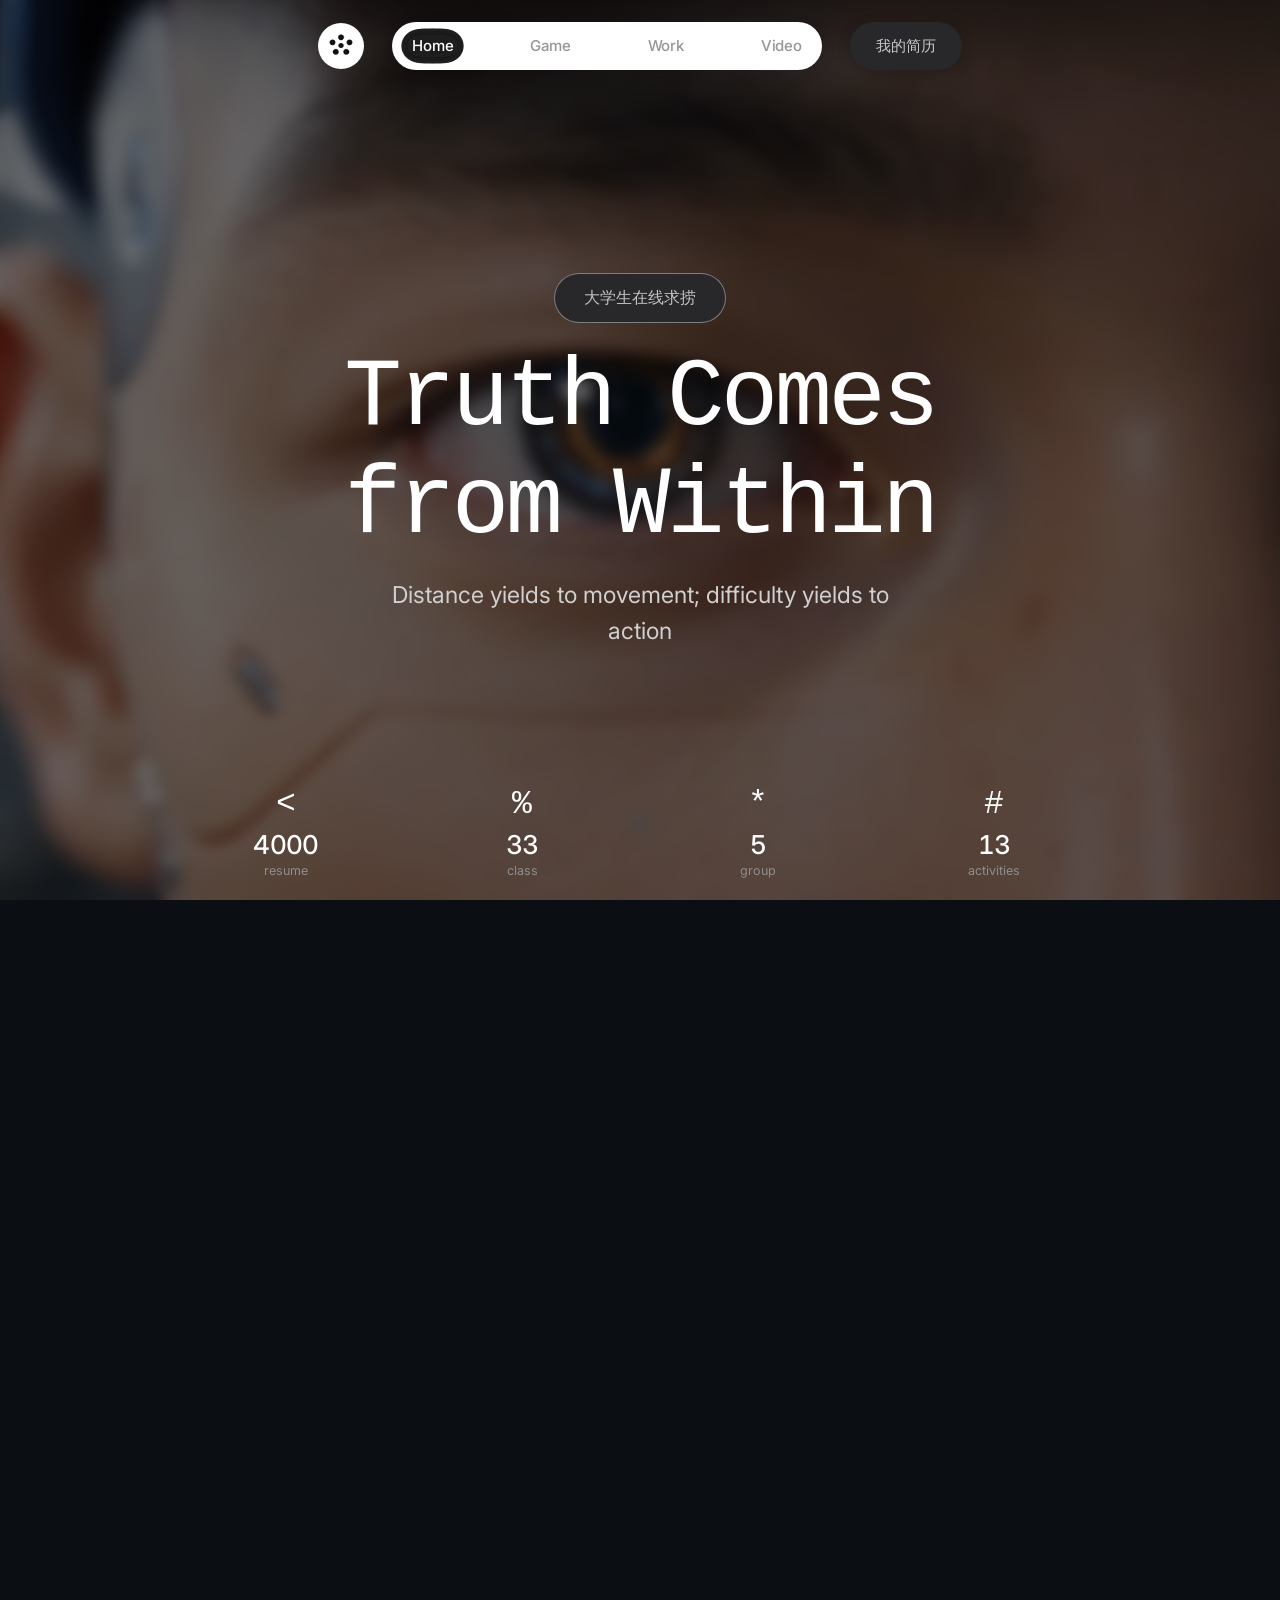
==== index.html @ b50f770f "portfolio site: home + resume pages" ====
<!DOCTYPE html>
<html lang="zh-CN">
<head>
<meta charset="UTF-8">
<meta name="viewport" content="width=device-width, initial-scale=1.0">
<title>Truth Comes from Within</title>
<link rel="preconnect" href="https://fonts.googleapis.com">
<link rel="preconnect" href="https://fonts.gstatic.com" crossorigin>
<link href="https://fonts.googleapis.com/css2?family=Noto+Sans+SC:wght@400;700;900&display=swap" rel="stylesheet">
<link href="https://fonts.googleapis.com/css2?family=Inter:wght@400;500;600&display=swap" rel="stylesheet">
<link href="https://db.onlinewebfonts.com/c/8cb707a9b8a73f8a7403336b861c3074?family=BubbledotICG-FinePos" rel="stylesheet">
<link rel="stylesheet" href="https://cdnjs.cloudflare.com/ajax/libs/font-awesome/6.5.2/css/all.min.css" integrity="sha512-SnH5WK+bZxgPHs44uWIX+LLJAJ9/2PkPKZ5QiAj6Ta86w+fsb2TkcmfRyVX3pBnMFcV7oQPJkl9QevSCWr3W6A==" crossorigin="anonymous" referrerpolicy="no-referrer">
<link rel="stylesheet" href="lanyard-embed/style.css">
<link rel="stylesheet" href="glass-embed/style.css">
<link rel="stylesheet" href="home.css?v=20260909a">
<style>
  :root {
    --steel-black: #0b0f14;
    --steel-gray: #1c2733;
    --fog-white: #e8edf2;
    --ring-blue: #4da3ff;
    --lead-gray: #8a97a5;
    --mono: ui-monospace, "SF Mono", "Cascadia Mono", "Consolas", monospace;
    --sans: "Noto Sans SC", "Microsoft YaHei", system-ui, sans-serif;
  }
  * { margin: 0; padding: 0; box-sizing: border-box; }
  body {
    background: var(--steel-black);
    color: var(--fog-white);
    font-family: var(--sans);
    overflow-x: hidden;
  }

  /* 滚动轨道：纯滚动距离占位（背景舞台已固定），页面实际高度 = 首页 + 轨道
     pointer-events none：不能遮挡底层 3D 工牌画布的拖拽交互 */
  #track { height: 560vh; position: relative; pointer-events: none; }

  /* 背景舞台：固定铺满视口（帧序列 + 3D 工牌 + 液态玻璃），始终在底层 */
  #stage {
    position: fixed;
    inset: 0;
    overflow: hidden;
    background: var(--steel-black);
    z-index: 0;
  }
  #stage canvas {
    position: absolute;
    inset: 0;
    width: 100%;
    height: 100%;
    display: block;
  }

  /* 滚动提示：纯图形鼠标图标 */
  .wheel-hint {
    position: absolute;
    left: 50%;
    bottom: 6vh;
    transform: translateX(-50%);
    z-index: 4;
    pointer-events: none;
  }
  .mouse {
    width: 22px;
    height: 36px;
    border: 1.5px solid var(--lead-gray);
    border-radius: 11px;
    position: relative;
  }
  .mouse::after {
    content: "";
    position: absolute;
    left: 50%;
    top: 7px;
    width: 3px;
    height: 7px;
    margin-left: -1.5px;
    border-radius: 2px;
    background: var(--ring-blue);
    animation: wheelDrop 1.6s ease-in-out infinite;
  }
  @keyframes wheelDrop {
    0% { transform: translateY(0); opacity: 1; }
    70% { transform: translateY(10px); opacity: 0; }
    100% { transform: translateY(0); opacity: 0; }
  }

  /* 滚动进度线（纯图形） */
  #progress {
    position: absolute;
    right: 40px;
    bottom: 32px;
    z-index: 5;
    width: 140px;
    height: 2px;
    background: rgba(138, 151, 165, 0.25);
    pointer-events: none;
  }
  #progress i {
    display: block;
    height: 100%;
    width: 0%;
    background: var(--ring-blue);
  }

  /* 帧计数标签 */
  #frameLabel {
    position: absolute;
    right: 40px;
    bottom: 44px;
    z-index: 5;
    font-family: var(--mono);
    font-size: 11px;
    letter-spacing: 0.15em;
    color: var(--lead-gray);
    pointer-events: none;
  }

  /* 嵌入式 3D 工牌（React Bits Lanyard）
     画布覆盖整个舞台，工牌可拖到屏幕任意位置；
     第 20-24 帧落下入场，之后常驻屏幕，不再退场；
     z-index 8 位于最上层（高于两块液态玻璃）；
     画布保持 pointer-events:none，指针事件挂在 body 上，不遮挡下层玻璃交互 */
  #lanyard-root {
    position: absolute;
    inset: 0;
    z-index: 8;
    will-change: transform;
    transform: translateY(-110vh);
    visibility: hidden;
    pointer-events: none;
  }
  #lanyard-root .lanyard-wrapper { height: 100%; }
  #lanyard-root canvas { touch-action: pan-y; }

  /* 蓝紫色透明液态玻璃（16:9 长方形，图片玻璃 72vw ≈ 0.8 倍网页大小，视频玻璃 54vw）
     #liquidGlass：第 70-84 帧居中显示；#liquidGlass2：第 30-44 帧，与原本同尺寸同结构同 UI；
     #liquidGlass3：第 116-119 帧淡入并保持（末帧出现），内装"作品"文件夹视频播放器。
     overflow:clip：裁剪内部 Drift Wall 溢出部分并随 glassMorph 圆角同步形变，
     且完全禁止滚动（防止轮播聚焦时浏览器把玻璃内容滚偏） */
  #liquidGlass,
  #liquidGlass2,
  #liquidGlass3 {
    display: none;
    position: absolute;
    left: 50%;
    top: 50%;
    width: 72vw; /* 90vw × 0.8 等比缩小 */
    overflow: hidden;
    overflow: clip;
    aspect-ratio: 16 / 9;
    pointer-events: none;
    background:
      radial-gradient(120% 120% at 30% 22%, rgba(255, 255, 255, 0.4), rgba(255, 255, 255, 0) 42%),
      radial-gradient(100% 100% at 68% 82%, rgba(168, 85, 247, 0.28), rgba(99, 91, 255, 0.14) 55%, rgba(120, 190, 255, 0.18) 100%);
    backdrop-filter: blur(16px) saturate(150%) brightness(1.1);
    -webkit-backdrop-filter: blur(16px) saturate(150%) brightness(1.1);
    border: 1.5px solid rgba(255, 255, 255, 0.38);
    box-shadow:
      inset 0 0 46px rgba(255, 255, 255, 0.22),
      inset -18px -24px 60px rgba(150, 110, 255, 0.28),
      inset 14px 18px 46px rgba(120, 190, 255, 0.20),
      0 24px 90px rgba(90, 80, 255, 0.18);
    animation: glassMorph 9s ease-in-out infinite;
    will-change: transform;
  }
  /* 原玻璃（70-84 帧，最后展示图片的一块）：透明度比默认稍高（渐变底色 alpha 略降） */
  #liquidGlass {
    z-index: 4;
    background:
      radial-gradient(120% 120% at 30% 22%, rgba(255, 255, 255, 0.28), rgba(255, 255, 255, 0) 42%),
      radial-gradient(100% 100% at 68% 82%, rgba(168, 85, 247, 0.20), rgba(99, 91, 255, 0.10) 55%, rgba(120, 190, 255, 0.13) 100%);
  }
  /* 第二块玻璃（30-44 帧，展示单拎出来的 13 件精选）：
     z-index 7 高于原玻璃；工牌（z 8）在其最上层，可隔着玻璃拖拽 */
  #liquidGlass2 { z-index: 7; }
  /* 第三块玻璃（116-119 帧，装"作品"视频）：z-index 9 置于顶层（高于工牌 z 8），防止工牌遮挡视频；
     90vw × 0.6 = 54vw 等比缩小，并上移到背景手掌上方（掌心上方悬浮） */
  #liquidGlass3 { z-index: 9; width: 54vw; top: 40%; }

  #liquidGlass::after,
  #liquidGlass2::after,
  #liquidGlass3::after {
    content: "";
    position: absolute;
    left: 6%;
    top: 10%;
    width: 26%;
    height: 34%;
    background: radial-gradient(closest-side, rgba(255, 255, 255, 0.5), rgba(255, 255, 255, 0));
    border-radius: 50%;
    filter: blur(3px);
    transform: rotate(-16deg);
  }
  @keyframes glassMorph {
    0%, 100% { border-radius: 4.5% 3.5% 4% 5% / 6% 4.5% 5.5% 4%; }
    33% { border-radius: 3.5% 5% 4.5% 4% / 4.5% 5.5% 4% 6%; }
    66% { border-radius: 5% 4% 3.5% 4.5% / 5.5% 4% 6% 4.5%; }
  }

  /* ---- 第三块玻璃内部：视频播放器（"作品"文件夹 校园部门招新.mp4） ---- */
  #liquidGlass3 .video-shell {
    position: absolute;
    inset: 0;
    background: rgba(4, 8, 16, 0.45);
  }
  #liquidGlass3 video {
    position: absolute;
    inset: 0;
    width: 100%;
    height: 100%;
    object-fit: contain;
    cursor: pointer;
  }
  /* 中央播放按钮（暂停时显示，玻璃质感） */
  #liquidGlass3 .video-bigplay {
    position: absolute;
    left: 50%;
    top: 50%;
    transform: translate(-50%, -50%);
    width: 92px;
    height: 92px;
    border-radius: 50%;
    border: 1.5px solid rgba(255, 255, 255, 0.45);
    background:
      radial-gradient(120% 120% at 30% 22%, rgba(255, 255, 255, 0.35), rgba(255, 255, 255, 0) 50%),
      linear-gradient(135deg, rgba(168, 85, 247, 0.22), rgba(99, 91, 255, 0.20) 55%, rgba(120, 190, 255, 0.22));
    backdrop-filter: blur(10px) saturate(150%);
    -webkit-backdrop-filter: blur(10px) saturate(150%);
    color: #fff;
    font-size: 28px;
    display: grid;
    place-items: center;
    padding-left: 6px; /* 播放三角形视觉居中 */
    cursor: pointer;
    box-shadow:
      inset 0 0 24px rgba(255, 255, 255, 0.25),
      0 12px 44px rgba(90, 80, 255, 0.35);
    transition: transform 0.25s ease, opacity 0.25s ease;
  }
  #liquidGlass3 .video-bigplay:hover { transform: translate(-50%, -50%) scale(1.08); }
  #liquidGlass3.playing .video-bigplay { opacity: 0; pointer-events: none; }
  /* 底部控制条：进度 + 全屏（播放中鼠标静止 2.4s 后隐藏） */
  #liquidGlass3 .video-bar {
    position: absolute;
    left: 4%;
    right: 4%;
    bottom: 5%;
    display: flex;
    align-items: center;
    gap: 16px;
    transition: opacity 0.3s ease;
  }
  #liquidGlass3.playing.controls-hidden .video-bar { opacity: 0; pointer-events: none; }
  #liquidGlass3 .video-progress {
    flex: 1;
    height: 5px;
    border-radius: 3px;
    background: rgba(255, 255, 255, 0.28);
    position: relative;
    overflow: hidden;
    cursor: pointer;
  }
  #liquidGlass3 .video-progress i {
    position: absolute;
    left: 0;
    top: 0;
    bottom: 0;
    width: 0%;
    border-radius: 3px;
    background: linear-gradient(90deg, var(--ring-blue), #a855f7);
  }
  #liquidGlass3 .video-fs {
    flex: 0 0 auto;
    width: 40px;
    height: 40px;
    border-radius: 12px;
    border: 1.5px solid rgba(255, 255, 255, 0.4);
    background:
      radial-gradient(120% 120% at 30% 22%, rgba(255, 255, 255, 0.3), rgba(255, 255, 255, 0) 55%),
      linear-gradient(135deg, rgba(168, 85, 247, 0.18), rgba(120, 190, 255, 0.18));
    backdrop-filter: blur(10px) saturate(150%);
    -webkit-backdrop-filter: blur(10px) saturate(150%);
    color: #fff;
    font-size: 15px;
    display: grid;
    place-items: center;
    cursor: pointer;
    transition: transform 0.2s ease;
  }
  #liquidGlass3 .video-fs:hover { transform: scale(1.1); }
  /* 全屏播放：外壳铺满屏幕，去圆角与玻璃底色，纯黑影院背景 */
  #liquidGlass3 .video-shell:fullscreen {
    position: fixed;
    inset: 0;
    width: 100%;
    height: 100%;
    border-radius: 0;
    background: #000;
  }
  #liquidGlass3 .video-shell:fullscreen .video-bar { bottom: 4%; }

  /* 加载条（纯图形） */
  #loader {
    position: fixed;
    inset: 0;
    z-index: 50;
    background: var(--steel-black);
    display: flex;
    align-items: center;
    justify-content: center;
    transition: opacity 0.6s ease;
  }
  #loader.done { opacity: 0; pointer-events: none; }
  #loader .bar {
    width: 220px;
    height: 2px;
    background: var(--steel-gray);
    overflow: hidden;
  }
  #loader .bar i {
    display: block;
    height: 100%;
    width: 0%;
    background: var(--ring-blue);
    transition: width 0.2s ease;
  }

  @media (max-width: 640px) {
    #progress { right: 20px; bottom: 26px; width: 90px; }
    #frameLabel { right: 20px; bottom: 38px; font-size: 9px; }
  }
</style>
</head>
<body>

<div id="stage">
  <canvas id="cv"></canvas>

  <!-- 嵌入式 3D 工牌（React Bits Lanyard） -->
  <div id="lanyard-root"></div>

  <!-- 液态玻璃（第 70-84 帧）：React Bits DriftWall 不可交互背景 + Depth Carousel 作品展示 -->
  <div id="liquidGlass">
    <div id="glass-root"></div>
  </div>

  <!-- 第二块液态玻璃（第 30-44 帧）：与原本同尺寸、同结构、同 UI -->
  <div id="liquidGlass2">
    <div id="glass-root2"></div>
  </div>

  <!-- 第三块液态玻璃（第 116-119 帧淡入并保持）：装"作品"文件夹里的视频
       点击视频播放/暂停，控制条可拖动进度、可全屏播放 -->
  <div id="liquidGlass3">
    <div class="video-shell" id="videoShell">
      <video id="workVideo" src="assets/video/campus-recruiting.mp4" preload="metadata" playsinline aria-label="作品视频：校园部门招新"></video>
      <button class="video-bigplay" id="videoBigPlay" aria-label="播放"><i class="fa-solid fa-play"></i></button>
      <div class="video-bar" id="videoBar">
        <div class="video-progress" id="videoProgress" aria-label="播放进度"><i></i></div>
        <button class="video-fs" id="videoFs" aria-label="全屏播放"><i class="fa-solid fa-expand"></i></button>
      </div>
    </div>
  </div>

  <div class="wheel-hint"><div class="mouse"></div></div>
  <div id="progress"><i id="progressFill"></i></div>
  <div id="frameLabel">FRAME 001 / 119</div>
</div>

<!-- ==================== 首页 LANDING ====================
     UI 编号索引（人机协作：改动对应编号的元素即可）
     UI-01 黑色透明背景板    UI-02 顶栏        UI-03 Logo 按钮
     UI-04 导航胶囊（帧跳转） UI-05 我的简历    UI-06 信任行
     UI-07 主标题            UI-08 副标题
     UI-10 数据统计          UI-11 移动端菜单
     （UI-09 CTA 已删除）
==================================================== -->
<section class="landing" id="home">
  <!-- UI-01 黑色透明背景板 -->
  <div class="landing-panel" data-ui="01"></div>

  <!-- UI-02 顶栏 Header -->
  <header class="home-header" data-ui="02">
    <!-- UI-03 Logo 圆形按钮 -->
    <button class="home-logo" data-ui="03" aria-label="Home">
      <img src="assets/logo.webp" alt="" width="52" height="52">
    </button>
    <!-- UI-04 导航胶囊（Game/Work/Video 点击滚动到第 33/73/119 帧）
         Gooey Nav 动画（React Bits 官方组件移植，交互见 home.js）：
         SVG goo 滤镜（模糊+alpha 提对比）让两颗深色胶囊在移动/悬停时像液体一样融合，
         feTurbulence+feDisplacementMap 在切换瞬间产生果冻抖动，点击有粒子迸溅 -->
    <nav class="nav-pill" data-ui="04">
      <svg class="gooey-defs" aria-hidden="true" focusable="false">
        <defs>
          <filter id="gooeyNavGoo" x="-20%" y="-60%" width="140%" height="220%">
            <feGaussianBlur in="SourceGraphic" stdDeviation="7" result="blur"/>
            <feColorMatrix in="blur" mode="matrix" values="1 0 0 0 0  0 1 0 0 0  0 0 1 0 0  0 0 0 19 -9" result="goo"/>
          </filter>
          <filter id="gooeyNavWarp" x="-30%" y="-80%" width="160%" height="260%">
            <feTurbulence type="fractalNoise" baseFrequency="0.02 0.05" numOctaves="1" seed="7" result="noise"/>
            <feDisplacementMap id="gooeyNavWarpMap" in="SourceGraphic" in2="noise" scale="0" xChannelSelector="R" yChannelSelector="G"/>
          </filter>
        </defs>
      </svg>
      <div class="nav-gooey" aria-hidden="true">
        <div class="nav-blob nav-blob-active"></div>
        <div class="nav-blob nav-blob-hover"></div>
      </div>
      <canvas class="nav-particles" aria-hidden="true"></canvas>
      <a href="#" class="active">Home</a>
      <a href="#" data-frame="33">Game</a>
      <a href="#" data-frame="73">Work</a>
      <a href="#" data-frame="119">Video</a>
    </nav>
    <!-- UI-05 我的简历 -->
    <button class="sign-in desktop" data-ui="05">我的简历</button>
    <!-- UI-11 汉堡按钮（仅移动端显示） -->
    <button class="burger" data-ui="11" aria-expanded="false" aria-controls="mobileMenu" aria-label="Menu">
      <span></span><span></span><span></span>
    </button>
  </header>

  <!-- Hero 区 -->
  <div class="hero">
    <!-- UI-06 信任行（胶囊待机动画：上下轻浮 + 微光呼吸，样式见 home.css） -->
    <div class="trust anim" data-ui="06" style="--d: 0.05s">
      <div class="trust-pill">大学生在线求捞</div>
    </div>
    <!-- UI-07 主标题（两行，点阵显示字体） -->
    <h1 class="headline" data-ui="07">
      <span>Truth Comes</span>
      <span>from Within</span>
    </h1>
    <!-- UI-08 副标题 -->
    <p class="subhead anim" data-ui="08" style="--d: 0.28s">Distance yields to movement; difficulty yields to action</p>
  </div>

  <!-- UI-10 数据统计 -->
  <footer class="stats" data-ui="10">
    <div class="stat anim" style="--d: 0.5s">
      <div class="stat-icon">&lt;</div>
      <div class="stat-value">4000</div>
      <div class="stat-label">resume</div>
    </div>
    <div class="stat anim" style="--d: 0.58s">
      <div class="stat-icon">%</div>
      <div class="stat-value">33</div>
      <div class="stat-label">class</div>
    </div>
    <div class="stat anim" style="--d: 0.66s">
      <div class="stat-icon">*</div>
      <div class="stat-value">5</div>
      <div class="stat-label">group</div>
    </div>
    <div class="stat anim" style="--d: 0.74s">
      <div class="stat-icon">#</div>
      <div class="stat-value">13</div>
      <div class="stat-label">activities</div>
    </div>
  </footer>

  <!-- UI-11 移动端全屏菜单（≤720px） -->
  <div class="mobile-menu" id="mobileMenu" hidden>
    <div class="menu-sheet">
      <a href="#" class="active" style="--d: 0.05s">Home</a>
      <a href="#" data-frame="33" style="--d: 0.1s">Game</a>
      <a href="#" data-frame="73" style="--d: 0.15s">Work</a>
      <a href="#" data-frame="119" style="--d: 0.2s">Video</a>
      <button class="sign-in" style="--d: 0.25s">我的简历</button>
    </div>
  </div>
</section>
<!-- ==================== /首页 LANDING ==================== -->

<!-- 滚动轨道：滚过首页后开始播放帧序列 -->
<div id="track"></div>

<div id="loader"><div class="bar"><i id="loadBar"></i></div></div>

<!-- 3D 工牌落位参数（须在 lanyard-embed/embed.js 之前设置）：
     工牌卡片左缘贴近页面左侧 15px，垂直位置不变。
     世界坐标换算：fov 默认 20、相机 z=18，z=0 平面半高 = 18·tan(10°)；
     卡片世界宽 1.8（0.8 物理盒 × 2.25 缩放），按屏幕像素算出中心落点，
     指针射线与视觉天然一致，拖拽不受影响 -->
<script>
(function () {
  var HALF_H = 18 * Math.tan(10 * Math.PI / 180);
  var HALF_W = HALF_H * innerWidth / innerHeight;
  var CARD_HALF_W = 0.9;  // 卡片世界半宽
  var LEFT_GAP = 15;      // 卡片左缘距页面左边缘 15px
  var cardHalfPx = CARD_HALF_W / (2 * HALF_H) * innerHeight;
  var cx = LEFT_GAP + cardHalfPx;
  window.LANYARD_EMBED_CONFIG = {
    anchor: [(cx / innerWidth * 2 - 1) * HALF_W, 4, 0]
  };
})();
</script>

<!-- 3D 工牌（React Bits Lanyard 官方组件构建产物，资产已内联） -->
<script src="lanyard-embed/embed.js"></script>

<!-- 液态玻璃内部体验（React Bits DriftWall + DepthCarousel 官方组件构建产物，作品图已内联） -->
<script src="glass-embed/embed.js"></script>

<script>
(function () {
  const TOTAL = 119;
  const cv = document.getElementById("cv");
  const ctx = cv.getContext("2d");
  const stage = document.getElementById("stage");
  const track = document.getElementById("track");
  const progressFill = document.getElementById("progressFill");
  const frameLabel = document.getElementById("frameLabel");
  const lanyardRoot = document.getElementById("lanyard-root");
  const glassEl = document.getElementById("liquidGlass");
  const glass2El = document.getElementById("liquidGlass2");
  const glass3El = document.getElementById("liquidGlass3");
  const workVideo = document.getElementById("workVideo");
  const videoShell = document.getElementById("videoShell");
  const videoBigPlay = document.getElementById("videoBigPlay");
  const videoFs = document.getElementById("videoFs");
  const videoProgress = document.getElementById("videoProgress");

  const frames = new Array(TOTAL + 1);
  let loaded = 0;

  // 预加载全部帧
  for (let i = 1; i <= TOTAL; i++) {
    const img = new Image();
    img.onload = () => {
      loaded++;
      document.getElementById("loadBar").style.width =
        Math.round((loaded / TOTAL) * 100) + "%";
      if (loaded === TOTAL) {
        document.getElementById("loader").classList.add("done");
      }
    };
    img.src = "frames-bg/" + String(i).padStart(3, "0") + ".webp";
    frames[i] = img;
  }

  function resize() {
    const dpr = Math.min(window.devicePixelRatio || 1, 2);
    cv.width = stage.clientWidth * dpr;
    cv.height = stage.clientHeight * dpr;
    draw(current);
  }

  // cover 模式绘制，保证任意窗口比例下不变形、不留边
  function draw(n) {
    const img = frames[n];
    if (!img || !img.complete || !img.naturalWidth) return;
    const cw = cv.width, ch = cv.height;
    const scale = Math.max(cw / img.naturalWidth, ch / img.naturalHeight);
    const w = img.naturalWidth * scale, h = img.naturalHeight * scale;
    ctx.clearRect(0, 0, cw, ch);
    ctx.drawImage(img, (cw - w) / 2, (ch - h) / 2, w, h);
  }

  // 平滑插值：滚轮滚动时画面像播放一样顺滑
  let current = 1;
  const lerp = (a, b, t) => a + (b - a) * t;

  function progress() {
    /* 背景播放不受首页约束：从页面顶部即开始跟随滚动 */
    const max = track.offsetHeight - window.innerHeight;
    return max > 0 ? Math.min(Math.max(window.scrollY / max, 0), 1) : 0;
  }

  let lastFrame = -1;

  // ---- 帧驱动的工牌入场（滚动可逆擦洗） ----
  // 第 20-23 帧落下（带一点弹性过冲），第 24 帧起常驻悬挂，不再退场
  const easeOutBack = t => { const c1 = 1.70158, c3 = c1 + 1; return 1 + c3 * Math.pow(t - 1, 3) + c1 * Math.pow(t - 1, 2); };
  const easeOutCubic = t => 1 - Math.pow(1 - t, 3);

  function updateBadge(f) {
    if (f < 20) {
      lanyardRoot.style.visibility = "hidden";
      lanyardRoot.style.transform = "translateY(-110vh)";
      return;
    }
    lanyardRoot.style.visibility = "visible";
    const y = f < 24
      ? -110 * (1 - easeOutBack((f - 20) / 4))          // 落下
      : 0;                                              // 常驻悬挂
    lanyardRoot.style.transform = "translateY(" + y.toFixed(2) + "vh)";
  }

  // ---- 蓝紫色液态玻璃：出现 → 保持 → 消失（每块 14 帧窗口，滚动可逆擦洗） ----
  // #liquidGlass 第 70 帧出现、#liquidGlass2 第 30 帧出现，包络一致：
  // 0-3 帧淡入放大，3-11 帧保持，11-14 帧淡出缩小，窗口外隐藏。
  // sticky = true 时不淡出（#liquidGlass3 末帧玻璃：淡入后一直保持到滚动结束，
  // 回滚时同一条包络倒放自然淡出）。可见期间开启 pointer-events：
  // 玻璃内 GlowCursor 光迹 / 轮播 / 点击放大 / 视频播放需要接收鼠标
  function updateGlass(el, start, f, sticky) {
    const local = f - start;
    if (local < 0 || (!sticky && local >= 14)) {
      if (el.style.display !== "none") {
        el.style.display = "none";
        el.style.pointerEvents = "none";
      }
      return;
    }
    let o, s;
    if (local < 3) {
      const t = local / 3;
      o = t;
      s = 0.6 + 0.4 * easeOutCubic(t);
    } else if (sticky || local < 11) {
      o = 1; s = 1;
    } else {
      const t = (local - 11) / 3;
      o = 1 - t;
      s = 1 - 0.3 * t * t;
    }
    el.style.display = "block";
    el.style.pointerEvents = "auto";
    el.style.opacity = o.toFixed(3);
    // 倾斜/悬停变量由 React Bits TiltedCard 交互（glass-embed GlassTilt）写入
    el.style.transform =
      "translate(-50%,-50%) perspective(1200px) rotateX(var(--glass-rx,0deg)) rotateY(var(--glass-ry,0deg)) " +
      "scale(calc(" + s.toFixed(3) + " * var(--glass-hover,1)))";
  }

  // ---- 第三块玻璃内的视频播放器（点击播放/暂停，可全屏） ----
  let hideTimer = null;

  // 播放中鼠标静止 2.4s 隐藏控制条；暂停/结束时立即显示
  function scheduleBarHide() {
    clearTimeout(hideTimer);
    glass3El.classList.remove("controls-hidden");
    if (!workVideo.paused) {
      hideTimer = setTimeout(() => glass3El.classList.add("controls-hidden"), 2400);
    }
  }
  // 同步播放状态 UI：.playing 类隐藏中央播放按钮（暂停/播完时恢复显示）
  function syncVideoUI() {
    glass3El.classList.toggle("playing", !workVideo.paused && !workVideo.ended);
    scheduleBarHide();
  }
  function togglePlay() {
    if (workVideo.paused) workVideo.play();
    else workVideo.pause();
  }

  workVideo.addEventListener("click", togglePlay);
  // 中央播放按钮：仅开始播放（不自动全屏，避免全屏请求失败导致播放中断）
  videoBigPlay.addEventListener("click", () => {
    if (workVideo.paused) workVideo.play();
  });
  workVideo.addEventListener("play", syncVideoUI);
  workVideo.addEventListener("pause", syncVideoUI);
  workVideo.addEventListener("ended", syncVideoUI);
  workVideo.addEventListener("timeupdate", () => {
    if (workVideo.duration) {
      videoProgress.querySelector("i").style.width =
        (workVideo.currentTime / workVideo.duration * 100).toFixed(2) + "%";
    }
  });
  // 进度条点击跳转
  videoProgress.addEventListener("click", (e) => {
    if (!workVideo.duration) return;
    const r = videoProgress.getBoundingClientRect();
    const ratio = Math.min(Math.max((e.clientX - r.left) / r.width, 0), 1);
    workVideo.currentTime = ratio * workVideo.duration;
  });
  // 播放中移动鼠标重新呼出控制条
  videoShell.addEventListener("mousemove", scheduleBarHide);

  // 全屏播放（对视频外壳全屏，保留自定义控制条；请求失败时降级为仅播放）
  videoFs.addEventListener("click", () => {
    if (document.fullscreenElement) {
      document.exitFullscreen().catch(() => {});
    } else if (videoShell.requestFullscreen) {
      videoShell.requestFullscreen().catch(() => {});
    } else if (workVideo.webkitEnterFullscreen) {
      workVideo.webkitEnterFullscreen();
    }
  });
  document.addEventListener("fullscreenchange", () => {
    const fs = !!document.fullscreenElement;
    videoFs.querySelector("i").className = fs ? "fa-solid fa-compress" : "fa-solid fa-expand";
  });

  function tick() {
    const p = progress();
    const target = 1 + p * (TOTAL - 1);
    current = lerp(current, target, 0.18);
    if (Math.abs(current - target) < 0.01) current = target;
    draw(Math.round(current));
    progressFill.style.width = (p * 100).toFixed(1) + "%";
    updateBadge(current);
    updateGlass(glassEl, 70, current);
    updateGlass(glass2El, 30, current);
    updateGlass(glass3El, 116, current, true);
    // 玻璃随滚动隐藏时暂停视频并退出全屏
    if (glass3El.style.display === "none" && (!workVideo.paused || document.fullscreenElement)) {
      workVideo.pause();
      if (document.fullscreenElement) document.exitFullscreen();
    }
    const f = Math.round(current);
    if (f !== lastFrame) {
      lastFrame = f;
      frameLabel.textContent = "FRAME " + String(f).padStart(3, "0") + " / " + TOTAL;
    }
    requestAnimationFrame(tick);
  }

  window.addEventListener("resize", resize);
  resize();
    requestAnimationFrame(tick);
  })();

  /* 首页交互脚本（UI-09 / UI-10 / UI-11） */
</script>
<script src="home.js?v=20260909b"></script>
</body>
</html>
---- lanyard-embed/style.css ----
.lanyard-wrapper{position:relative;z-index:0;width:100%;height:100vh;display:flex;justify-content:center;align-items:center;transform:scale(1);transform-origin:center}
---- glass-embed/style.css ----
.glow-cursor{position:relative;width:100%;height:100%;overflow:hidden}.glow-cursor__canvas{position:absolute;top:0;right:0;bottom:0;left:0;display:block;width:100%;height:100%;pointer-events:none;-webkit-user-select:none;user-select:none}.glow-cursor__content{position:relative;z-index:1;width:100%;height:100%}.drift-wall{position:relative;width:100%;height:100%;overflow:hidden;perspective:var(--dw-perspective, 1200px);perspective-origin:50% 50%;--dw-tile-w: 200px;--dw-tile-h: 132px;--dw-gap: 18px;--dw-radius: 14px;--dw-lift: 64px;--dw-dim: .55;--dw-gray: 0;--dw-overlay: #060010;--dw-edge: 40%;-webkit-mask-image:radial-gradient(ellipse 78% 82% at 50% 46%,#000 var(--dw-edge),transparent 100%),linear-gradient(to top,#000 var(--dw-edge),transparent 100%);-webkit-mask-composite:source-in;mask-image:radial-gradient(ellipse 78% 82% at 50% 46%,#000 var(--dw-edge),transparent 100%),linear-gradient(to top,#000 var(--dw-edge),transparent 100%);mask-composite:intersect}.drift-wall__plane{position:absolute;top:50%;left:50%;display:flex;flex-direction:row;transform-style:preserve-3d;cursor:pointer;transform-origin:50% 50%;will-change:transform}.drift-wall__col{position:relative;width:calc(var(--dw-tile-w) + var(--dw-gap));transform-style:preserve-3d}.drift-wall__track{display:flex;flex-direction:column;will-change:transform;transform-style:preserve-3d}.drift-wall__tile{position:relative;display:block;width:100%;height:calc(var(--dw-tile-h) + var(--dw-gap));flex:0 0 auto;outline:none;transform-style:preserve-3d}.drift-wall__inner{position:absolute;inset:calc(var(--dw-gap) / 2);display:block;border-radius:var(--dw-radius);overflow:hidden;background:#0b0b12;opacity:var(--dw-dim);transform:translateZ(0);pointer-events:none;transition:transform .42s cubic-bezier(.22,1,.36,1),opacity .42s cubic-bezier(.22,1,.36,1),box-shadow .42s cubic-bezier(.22,1,.36,1)}.drift-wall__tile img{width:100%;height:100%;object-fit:cover;display:block;filter:grayscale(var(--dw-gray)) saturate(.92);transition:filter .42s cubic-bezier(.22,1,.36,1);-webkit-user-select:none;user-select:none;-webkit-user-drag:none}.drift-wall__overlay{position:absolute;top:0;right:0;bottom:0;left:0;background:var(--dw-overlay);opacity:.42;pointer-events:none;transition:opacity .42s cubic-bezier(.22,1,.36,1)}.drift-wall__tile.is-active .drift-wall__inner,.drift-wall__tile:focus-visible .drift-wall__inner{opacity:1;transform:translateZ(var(--dw-lift));box-shadow:0 24px 60px -18px #000000b3}.drift-wall__tile.is-active img,.drift-wall__tile:focus-visible img{filter:grayscale(0) saturate(1.05)}.drift-wall__tile.is-active .drift-wall__overlay,.drift-wall__tile:focus-visible .drift-wall__overlay{opacity:0}.drift-wall__tile:focus-visible .drift-wall__inner{box-shadow:0 24px 60px -18px #000000b3,0 0 0 2px #ffffffe6}@media (prefers-reduced-motion: reduce){.drift-wall__plane,.drift-wall__track{will-change:auto}}.depth-carousel{position:relative;width:100%;height:100%;min-height:320px;display:flex;align-items:center;justify-content:center;perspective:var(--dc-perspective, 1400px);perspective-origin:50% 50%;touch-action:pan-y;outline:none;user-select:none;-webkit-user-select:none;cursor:grab}.depth-carousel:active{cursor:grabbing}.depth-carousel:focus-visible{outline:2px solid rgba(255,255,255,.5);outline-offset:4px;border-radius:12px}.depth-carousel__stage{position:absolute;top:0;right:0;bottom:0;left:0;transform-style:preserve-3d}.depth-carousel__card{position:absolute;top:50%;left:50%;transform-origin:center center;overflow:hidden;background:#0b0d12;box-shadow:0 30px 60px -20px #000000a6,0 8px 20px -10px #00000080;will-change:transform,opacity,filter;cursor:pointer;transform:translate(-50%,-50%)}.depth-carousel__img{width:100%;height:100%;object-fit:cover;display:block;pointer-events:none;-webkit-user-drag:none}.depth-carousel__tint{position:absolute;top:0;right:0;bottom:0;left:0;opacity:0;pointer-events:none;mix-blend-mode:multiply}.depth-carousel__arrow{position:absolute;top:50%;transform:translateY(-50%);z-index:3000;width:42px;height:42px;display:grid;place-items:center;border:1px solid rgba(255,255,255,.18);border-radius:999px;background:#12141a8c;-webkit-backdrop-filter:blur(8px);backdrop-filter:blur(8px);color:#fff;cursor:pointer;transition:background .2s ease,border-color .2s ease,transform .2s ease}.depth-carousel__arrow:hover{background:#1c1f28d9;border-color:#fff6}.depth-carousel__arrow:active{transform:translateY(-50%) scale(.94)}.depth-carousel__arrow--prev{left:16px}.depth-carousel__arrow--next{right:16px}.depth-carousel__dots{position:absolute;bottom:16px;left:50%;transform:translate(-50%);z-index:3000;display:flex;gap:8px;padding:8px 12px;border-radius:999px;background:#0e101666;-webkit-backdrop-filter:blur(6px);backdrop-filter:blur(6px)}.depth-carousel__dot{width:7px;height:7px;padding:0;border:none;border-radius:999px;background:#ffffff52;cursor:pointer;transition:width .25s ease,background .25s ease}.depth-carousel__dot.is-active{width:20px;background:#fff}@media (prefers-reduced-motion: reduce){.depth-carousel__card{will-change:auto}.depth-carousel__arrow,.depth-carousel__dot{transition:none}}.aurora-container{width:100%;height:100%}.border-glow-card{--edge-proximity: 0;--cursor-angle: 45deg;--edge-sensitivity: 30;--color-sensitivity: calc(var(--edge-sensitivity) + 20);--border-radius: 28px;--glow-padding: 40px;--cone-spread: 25;position:relative;border-radius:var(--border-radius);isolation:isolate;transform:translateZ(.01px);display:grid;border:1px solid rgb(255 255 255 / 15%);background:var(--card-bg, #120F17);overflow:visible;box-shadow:#0000001a 0 1px 2px,#0000001a 0 2px 4px,#0000001a 0 4px 8px,#0000001a 0 8px 16px,#0000001a 0 16px 32px,#0000001a 0 32px 64px}.border-glow-card--light{border-color:#18181b1f;box-shadow:#18181b0a 0 1px 2px,#18181b0d 0 8px 24px}.border-glow-card--light:after,.border-glow-card--light>.edge-light{mix-blend-mode:normal}.border-glow-card:before,.border-glow-card:after,.border-glow-card>.edge-light{content:"";position:absolute;top:0;right:0;bottom:0;left:0;border-radius:inherit;transition:opacity .25s ease-out;z-index:-1}.border-glow-card:not(:hover):not(.sweep-active):before,.border-glow-card:not(:hover):not(.sweep-active):after,.border-glow-card:not(:hover):not(.sweep-active)>.edge-light{opacity:0;transition:opacity .75s ease-in-out}.border-glow-card:before{border:1px solid transparent;background:linear-gradient(var(--card-bg, #120F17) 0 100%) padding-box,linear-gradient(#fff0,#fff0) border-box,var(--gradient-one, radial-gradient(at 80% 55%, hsla(268, 100%, 76%, 1) 0px, transparent 50%)) border-box,var(--gradient-two, radial-gradient(at 69% 34%, hsla(349, 100%, 74%, 1) 0px, transparent 50%)) border-box,var(--gradient-three, radial-gradient(at 8% 6%, hsla(136, 100%, 78%, 1) 0px, transparent 50%)) border-box,var(--gradient-four, radial-gradient(at 41% 38%, hsla(192, 100%, 64%, 1) 0px, transparent 50%)) border-box,var(--gradient-five, radial-gradient(at 86% 85%, hsla(186, 100%, 74%, 1) 0px, transparent 50%)) border-box,var(--gradient-six, radial-gradient(at 82% 18%, hsla(52, 100%, 65%, 1) 0px, transparent 50%)) border-box,var(--gradient-seven, radial-gradient(at 51% 4%, hsla(12, 100%, 72%, 1) 0px, transparent 50%)) border-box,var(--gradient-base, linear-gradient(#c299ff 0 100%)) border-box;opacity:calc((var(--edge-proximity) - var(--color-sensitivity)) / (100 - var(--color-sensitivity)));-webkit-mask-image:conic-gradient(from var(--cursor-angle) at center,black calc(var(--cone-spread) * 1%),transparent calc((var(--cone-spread) + 15) * 1%),transparent calc((100 - var(--cone-spread) - 15) * 1%),black calc((100 - var(--cone-spread)) * 1%));mask-image:conic-gradient(from var(--cursor-angle) at center,black calc(var(--cone-spread) * 1%),transparent calc((var(--cone-spread) + 15) * 1%),transparent calc((100 - var(--cone-spread) - 15) * 1%),black calc((100 - var(--cone-spread)) * 1%))}.border-glow-card:after{border:1px solid transparent;background:var(--gradient-one, radial-gradient(at 80% 55%, hsla(268, 100%, 76%, 1) 0px, transparent 50%)) padding-box,var(--gradient-two, radial-gradient(at 69% 34%, hsla(349, 100%, 74%, 1) 0px, transparent 50%)) padding-box,var(--gradient-three, radial-gradient(at 8% 6%, hsla(136, 100%, 78%, 1) 0px, transparent 50%)) padding-box,var(--gradient-four, radial-gradient(at 41% 38%, hsla(192, 100%, 64%, 1) 0px, transparent 50%)) padding-box,var(--gradient-five, radial-gradient(at 86% 85%, hsla(186, 100%, 74%, 1) 0px, transparent 50%)) padding-box,var(--gradient-six, radial-gradient(at 82% 18%, hsla(52, 100%, 65%, 1) 0px, transparent 50%)) padding-box,var(--gradient-seven, radial-gradient(at 51% 4%, hsla(12, 100%, 72%, 1) 0px, transparent 50%)) padding-box,var(--gradient-base, linear-gradient(#c299ff 0 100%)) padding-box;-webkit-mask-image:linear-gradient(to bottom,#000,#000),radial-gradient(ellipse at 50% 50%,black 40%,transparent 65%),radial-gradient(ellipse at 66% 66%,black 5%,transparent 40%),radial-gradient(ellipse at 33% 33%,black 5%,transparent 40%),radial-gradient(ellipse at 66% 33%,black 5%,transparent 40%),radial-gradient(ellipse at 33% 66%,black 5%,transparent 40%),conic-gradient(from var(--cursor-angle) at center,transparent 5%,black 15%,black 85%,transparent 95%);mask-image:linear-gradient(to bottom,#000,#000),radial-gradient(ellipse at 50% 50%,black 40%,transparent 65%),radial-gradient(ellipse at 66% 66%,black 5%,transparent 40%),radial-gradient(ellipse at 33% 33%,black 5%,transparent 40%),radial-gradient(ellipse at 66% 33%,black 5%,transparent 40%),radial-gradient(ellipse at 33% 66%,black 5%,transparent 40%),conic-gradient(from var(--cursor-angle) at center,transparent 5%,black 15%,black 85%,transparent 95%);-webkit-mask-composite:source-out,source-over,source-over,source-over,source-over,source-over;mask-composite:subtract,add,add,add,add,add;opacity:calc(var(--fill-opacity, .5) * (var(--edge-proximity) - var(--color-sensitivity)) / (100 - var(--color-sensitivity)));mix-blend-mode:soft-light}.border-glow-card>.edge-light{inset:calc(var(--glow-padding) * -1);pointer-events:none;z-index:1;-webkit-mask-image:conic-gradient(from var(--cursor-angle) at center,black 2.5%,transparent 10%,transparent 90%,black 97.5%);mask-image:conic-gradient(from var(--cursor-angle) at center,black 2.5%,transparent 10%,transparent 90%,black 97.5%);opacity:calc((var(--edge-proximity) - var(--edge-sensitivity)) / (100 - var(--edge-sensitivity)));mix-blend-mode:plus-lighter}.border-glow-card>.edge-light:before{content:"";position:absolute;inset:var(--glow-padding);border-radius:inherit;box-shadow:inset 0 0 0 1px var(--glow-color, hsl(40deg 80% 80% / 100%)),inset 0 0 1px 0 var(--glow-color-60, hsl(40deg 80% 80% / 60%)),inset 0 0 3px 0 var(--glow-color-50, hsl(40deg 80% 80% / 50%)),inset 0 0 6px 0 var(--glow-color-40, hsl(40deg 80% 80% / 40%)),inset 0 0 15px 0 var(--glow-color-30, hsl(40deg 80% 80% / 30%)),inset 0 0 25px 2px var(--glow-color-20, hsl(40deg 80% 80% / 20%)),inset 0 0 50px 2px var(--glow-color-10, hsl(40deg 80% 80% / 10%)),0 0 1px 0 var(--glow-color-60, hsl(40deg 80% 80% / 60%)),0 0 3px 0 var(--glow-color-50, hsl(40deg 80% 80% / 50%)),0 0 6px 0 var(--glow-color-40, hsl(40deg 80% 80% / 40%)),0 0 15px 0 var(--glow-color-30, hsl(40deg 80% 80% / 30%)),0 0 25px 2px var(--glow-color-20, hsl(40deg 80% 80% / 20%)),0 0 50px 2px var(--glow-color-10, hsl(40deg 80% 80% / 10%))}.border-glow-inner{display:flex;flex-direction:column;position:relative;overflow:auto;z-index:1}.lightbox{--lb-pad: 16px;--lb-max-w: min(1100px, 88vw);--lb-scene-h: 66vh;position:fixed;top:0;right:0;bottom:0;left:0;z-index:1000;display:flex;align-items:center;justify-content:center;padding:5vh 6vw;animation:lightboxIn .32s cubic-bezier(.22,1,.36,1);font-family:var(--sans, "Noto Sans SC", "Microsoft YaHei", system-ui, sans-serif);color:var(--fog-white, #e8edf2)}.lightbox__backdrop{position:absolute;top:0;right:0;bottom:0;left:0;background:radial-gradient(120% 120% at 50% 40%,#261c545c,#05080eb8 70%),#05080e99;backdrop-filter:blur(18px) saturate(120%);-webkit-backdrop-filter:blur(18px) saturate(120%)}.lightbox__aurora{position:absolute;top:0;right:0;bottom:0;left:0;pointer-events:none;opacity:.9;animation:lightboxIn .9s ease-out}.lightbox__aurora canvas{display:block;width:100%;height:100%}@keyframes lightboxIn{0%{opacity:0}to{opacity:1}}.lightbox__card{position:relative;z-index:1;max-width:var(--lb-max-w);max-height:90vh;animation:figureIn .4s cubic-bezier(.22,1,.36,1)}.lightbox__card .border-glow-inner{overflow:hidden;border-radius:inherit;padding:var(--lb-pad)}@keyframes figureIn{0%{opacity:0;transform:translateY(14px) scale(.96)}to{opacity:1;transform:none}}.lightbox__figure{--lb-ar: 1.7778;position:relative;margin:0;width:clamp(min(320px,calc(var(--lb-max-w) - var(--lb-pad) * 2)),calc(var(--lb-scene-h) * var(--lb-ar)),calc(var(--lb-max-w) - var(--lb-pad) * 2));display:flex;flex-direction:column;align-items:center;gap:16px}.lightbox__scene{position:relative;width:100%;aspect-ratio:var(--lb-ar);border-radius:12px;overflow:hidden;border:1px solid rgba(255,255,255,.14);box-shadow:0 40px 120px -20px #5046ff59,0 20px 60px -10px #0009;cursor:crosshair}.lightbox__scene canvas{display:block}.lightbox__caption{max-width:100%;text-align:center;display:flex;flex-direction:column;align-items:center;gap:8px;padding:0 4px 4px}.lightbox__counter{font-family:var(--mono, ui-monospace, "SF Mono", "Cascadia Mono", "Consolas", monospace);font-size:11px;letter-spacing:.22em;color:var(--lead-gray, #8a97a5)}.lightbox__title{margin:0;font-size:clamp(18px,2vw,28px);font-weight:900;letter-spacing:.04em}.lightbox__desc{margin:0;max-width:72ch;font-size:clamp(12px,.95vw,15px);line-height:1.8;color:var(--lead-gray, #8a97a5)}.lightbox__close,.lightbox__arrow{position:absolute;z-index:2;display:grid;place-items:center;border:1px solid rgba(255,255,255,.2);border-radius:999px;background:#12141a8c;backdrop-filter:blur(10px);-webkit-backdrop-filter:blur(10px);color:#fff;cursor:pointer;transition:background .2s ease,border-color .2s ease,transform .2s ease}.lightbox__close:hover,.lightbox__arrow:hover{background:#1e212cd9;border-color:#ffffff73}.lightbox__close:active,.lightbox__arrow:active{transform:scale(.92)}.lightbox__close{top:28px;right:32px;width:42px;height:42px}.lightbox__arrow{top:50%;transform:translateY(-50%);width:48px;height:48px}.lightbox__arrow:active{transform:translateY(-50%) scale(.92)}.lightbox__arrow--prev{left:32px}.lightbox__arrow--next{right:32px}@media (max-width: 640px){.lightbox{--lb-pad: 10px;--lb-max-w: 92vw;--lb-scene-h: 48vh;padding:4vh 4vw}.lightbox__close{top:16px;right:16px}.lightbox__arrow{width:40px;height:40px}.lightbox__arrow--prev{left:12px}.lightbox__arrow--next{right:12px}}#glass-root,#glass-root2{position:absolute;top:0;right:0;bottom:0;left:0;pointer-events:none}.glassx{position:absolute;top:0;right:0;bottom:0;left:0;overflow:hidden;overflow:clip;font-family:var(--sans, "Noto Sans SC", "Microsoft YaHei", system-ui, sans-serif);color:var(--fog-white, #e8edf2)}.glassx-glow{pointer-events:auto}.glassx-glow .glow-cursor__canvas{z-index:6}.glassx-glow .glow-cursor__content{position:absolute;top:0;right:0;bottom:0;left:0}.glassx-drift{position:absolute;top:-9%;right:-6%;bottom:-9%;left:-6%;pointer-events:none}.glassx-drift .drift-wall{--dw-overlay: #191038}.glassx-scrim{position:absolute;top:0;right:0;bottom:0;left:0;pointer-events:none;background:linear-gradient(90deg,#0b0f14db,#0b0f149e 30%,#18124238 58%,#1812420f),radial-gradient(120% 120% at 30% 22%,#ffffff1a,#fff0 46%),linear-gradient(200deg,#a855f71f,#635bff1a 55%,#78beff1a)}.glassx-body{position:relative;z-index:2;height:100%;display:grid;grid-template-columns:44% 56%}.glassx-info{min-width:0;display:flex;flex-direction:column;justify-content:center;padding:6% 2% 6% 14%;pointer-events:none}.glassx-kicker{font-family:var(--mono, ui-monospace, "SF Mono", "Cascadia Mono", "Consolas", monospace);font-size:clamp(15px,1.44vw,24px);letter-spacing:.22em;color:var(--lead-gray, #8a97a5);margin-bottom:clamp(20px,3.2vw,44px)}.glassx-title{margin:0;font-size:clamp(34px,5vw,92px);font-weight:900;line-height:1.12;letter-spacing:.02em;color:var(--fog-white, #e8edf2);text-shadow:0 2px 24px rgba(0,0,0,.45);overflow-wrap:anywhere}.glassx-rule{width:clamp(56px,5.2vw,96px);height:3px;background:var(--ring-blue, #4da3ff);border-radius:2px;margin:clamp(26px,4vw,66px) 0}.glassx-desc{margin:0;max-width:min(22ch,100%);font-size:clamp(20px,2vw,34px);line-height:1.7;color:#aeb9c6;text-shadow:0 1px 14px rgba(0,0,0,.4)}.glassx-stage{position:relative;min-width:0;pointer-events:auto}.glassx-stage .depth-carousel{min-height:0;height:100%}.glassx-hint{position:absolute;right:2.6%;bottom:4.5%;z-index:3000;display:flex;align-items:center;gap:7px;font-family:var(--mono, ui-monospace, "SF Mono", "Cascadia Mono", "Consolas", monospace);font-size:clamp(9px,.7vw,11px);letter-spacing:.16em;color:#e8edf299;pointer-events:none}.glassx-hint:before{content:"";width:14px;height:14px;border:1px solid rgba(232,237,242,.5);border-radius:4px;box-shadow:inset 0 0 0 2.5px #e8edf22e}@media (max-width: 640px){.glassx-body{grid-template-columns:1fr;grid-template-rows:auto 1fr}.glassx-info{padding:7% 7% 0 12%}.glassx-title{font-size:40px}.glassx-desc{font-size:22px}.glassx-rule{margin:20px 0}}
---- home.css ----
/* ============================================================
   首页（Landing / Home）样式 —— 与 site/index.html 配合使用
   UI 编号索引（人机协作用，改动时引用编号即可）：
   UI-01 黑色透明背景板（.landing-panel）
   UI-02 顶栏 Header（.home-header）
   UI-03 Logo 圆形按钮（.home-logo）
   UI-04 导航胶囊（.nav-pill：Home / Game / Work / Video，后三个帧跳转）
   UI-05 我的简历按钮（.sign-in）
   UI-06 信任行 Trust row（.trust：品牌头像环 + 大学生在线求捞 胶囊）
   UI-07 主标题 Headline（.headline：Truth Comes / from Within）
   UI-08 副标题（.subhead）
   UI-09 CTA 已删除（.cta 样式一并移除）
   UI-10 数据统计 Stats footer（.stats：4000/33/5/13）
   UI-11 移动端汉堡按钮 + 全屏菜单（.burger / .mobile-menu，≤720px）
   ============================================================ */

:root {
  --bg: #000000;
  --text: #ffffff;
  --muted: #8e8e8e;
  --nav-text: #2e2e2e;
  --pill-dark: #28282a;
  --sign-in-text: #c8c8c8;
  --nav-shadow: 0 4px 14px rgba(0, 0, 0, 0.16);
  --trust-bg: #28282a;
  --trust-border: rgba(255, 255, 255, 0.4);
  --trust-text: #c4c2c3;
  --font-sans: "Inter", "Segoe UI", system-ui, sans-serif;
  --font-display: "BubbledotICG-FinePos", "Geist Pixel Circle", monospace;
}

/* 首页占满第一屏，滚动越过它即进入作品集主体验 */
.landing {
  position: relative;
  z-index: 1;
  height: 100vh;
  height: 100dvh;
  display: flex;
  flex-direction: column;
  justify-content: space-between;
  padding: clamp(16px, 2.4vh, 28px) clamp(14px, 3vw, 32px);
  overflow: hidden;
}

/* ---- UI-01 黑色透明背景板：压暗背景帧，保证文字可读 ---- */
.landing-panel {
  position: absolute;
  inset: 0;
  z-index: 0;
  background: rgba(0, 0, 0, 0.52);
  backdrop-filter: blur(7px) saturate(115%);
  -webkit-backdrop-filter: blur(7px) saturate(115%);
  pointer-events: none;
}

.landing > *:not(.landing-panel) { position: relative; z-index: 1; }

/* 入场动画基类 */
.landing .anim {
  opacity: 0;
  transform: translateY(22px) scale(0.98);
  filter: blur(6px);
  animation: reveal 0.85s cubic-bezier(0.22, 1, 0.36, 1) forwards;
  animation-delay: var(--d, 0s);
}
@keyframes reveal {
  to { opacity: 1; transform: translateY(0) scale(1); filter: blur(0); }
}

/* ---- UI-02 顶栏 Header ---- */
.home-header {
  flex-shrink: 0;
  z-index: 1;
  display: flex;
  align-items: center;
  justify-content: center;
  gap: clamp(18px, 2.8vw, 28px);
  max-width: 720px;
  margin: 0 auto;
  width: 100%;
  animation: slideDown 0.7s cubic-bezier(0.22, 1, 0.36, 1) both;
}
@keyframes slideDown {
  from { opacity: 0; transform: translateY(-18px); }
  to { opacity: 1; transform: translateY(0); }
}

/* ---- UI-03 Logo 圆形按钮 ---- */
.home-logo {
  flex-shrink: 0;
  width: clamp(40px, 4.4vw, 46px);
  height: clamp(40px, 4.4vw, 46px);
  border-radius: 50%;
  background: #fff;
  box-shadow: var(--nav-shadow);
  display: grid;
  place-items: center;
  padding: 0;
  border: 0;
  cursor: pointer;
  transition: transform 0.35s cubic-bezier(0.22, 1, 0.36, 1);
}
.home-logo:hover { transform: scale(1.04); }
.home-logo img {
  width: 72%;
  height: 72%;
  object-fit: contain;
  display: block;
}

/* ---- UI-04 导航胶囊 ---- */
.nav-pill {
  flex: 1;
  max-width: 430px;
  height: clamp(44px, 5.2vw, 48px);
  background: #fff;
  border-radius: 999px;
  box-shadow: var(--nav-shadow);
  display: flex;
  align-items: center;
  justify-content: space-between;
  padding: 4px 8px;
  position: relative;
}
/* Gooey Nav（React Bits 移植）：goo 滤镜层 + 深色液体胶囊 + 粒子画布 */
.nav-pill .gooey-defs { position: absolute; width: 0; height: 0; overflow: hidden; }
.nav-gooey {
  position: absolute;
  inset: 0;
  z-index: 0;
  pointer-events: none;
  filter: url(#gooeyNavWarp) url(#gooeyNavGoo);
}
.nav-blob {
  position: absolute;
  left: 0;
  top: 0;
  border-radius: 999px;
  background: #1a1a1c;
  will-change: transform, width, height;
}
/* 常驻胶囊：滑到当前项（过冲贝塞尔 + goo 滤镜 = 液体拖尾） */
.nav-blob-active {
  opacity: 0;
  transition:
    transform 0.55s cubic-bezier(0.22, 1, 0.36, 1),
    width 0.55s cubic-bezier(0.22, 1, 0.36, 1),
    height 0.55s cubic-bezier(0.22, 1, 0.36, 1),
    opacity 0.25s ease;
}
.nav-gooey.is-ready .nav-blob-active { opacity: 1; }
/* 悬停胶囊：从中心长出，扫过相邻项时位置滑动 0.25s → 与 goo 滤镜融合成拖尾 */
.nav-blob-hover {
  opacity: 0;
  transform: scale(0.5);
  transition:
    left 0.25s ease, top 0.25s ease, width 0.25s ease, height 0.25s ease,
    transform 0.3s cubic-bezier(0.22, 1, 0.36, 1),
    opacity 0.2s ease;
}
.nav-blob-hover.is-on { opacity: 1; transform: scale(1); }
.nav-gooey.no-anim .nav-blob { transition: none !important; }
.nav-particles {
  position: absolute;
  inset: -26px;
  width: calc(100% + 52px);
  height: calc(100% + 52px);
  z-index: 2;
  pointer-events: none;
}
.nav-pill a {
  text-decoration: none;
  font-family: var(--font-sans);
  font-weight: 500;
  font-size: clamp(13px, 1.4vw, 15px);
  letter-spacing: -0.01em;
  color: var(--nav-text);
  opacity: 0.5;
  padding: 8px 12px;
  border-radius: 999px;
  position: relative;
  z-index: 1;
  transition: opacity 0.25s ease, color 0.3s ease;
}
.nav-pill a:hover { color: #fff; opacity: 1; }
.nav-pill a.active { color: #fff; opacity: 1; }

/* ---- UI-05 Sign in 按钮 ---- */
.sign-in {
  flex-shrink: 0;
  height: clamp(44px, 5.2vw, 48px);
  padding: 0 clamp(18px, 2.2vw, 26px);
  background: var(--pill-dark);
  color: var(--sign-in-text);
  border: 0;
  border-radius: 999px;
  box-shadow: var(--nav-shadow);
  font-family: var(--font-sans);
  font-weight: 500;
  font-size: clamp(13px, 1.4vw, 15px);
  cursor: pointer;
  transition: background 0.3s ease, color 0.3s ease, transform 0.3s ease;
}
.sign-in:hover {
  background: #323234;
  color: #fff;
  transform: translateY(-1px);
}

/* ---- Hero（容纳 UI-06 / 07 / 08） ---- */
.hero {
  flex: 1;
  min-height: 0;
  display: flex;
  flex-direction: column;
  align-items: center;
  justify-content: center;
  text-align: center;
  max-width: 1080px;
  margin: 0 auto;
  width: 100%;
  /* 删除 CTA 后整体下移，避免内容重心偏高 */
  transform: translateY(5vh);
}

/* ---- UI-06 信任行 ---- */
.trust {
  display: inline-flex;
  align-items: center;
  margin-bottom: clamp(16px, 2.5vh, 26px);
  --trust-size: clamp(42px, 5.2vw, 50px); /* 整体放大约 1.2 倍 */
}
.trust-pill {
  height: var(--trust-size);
  display: inline-flex;
  align-items: center;
  padding: 0 calc(var(--trust-size) * 0.58);
  background: var(--trust-bg);
  border: 1px solid var(--trust-border);
  border-radius: 999px;
  font-family: var(--font-sans);
  font-weight: 500;
  font-size: clamp(14px, 1.65vw, 16px);
  color: var(--trust-text);
  white-space: nowrap;
  position: relative;
  z-index: 3;
  /* 待机动画：上下轻浮 + 微光呼吸（延迟到入场动画播完后开始） */
  animation: pillFloatGlow 3.4s ease-in-out 1.05s infinite;
}
@keyframes pillFloatGlow {
  0%, 100% {
    transform: translateY(0);
    box-shadow:
      0 0 16px rgba(77, 163, 255, 0.20),
      0 0 34px rgba(168, 85, 247, 0.10);
  }
  50% {
    transform: translateY(-7px);
    box-shadow:
      0 0 26px rgba(77, 163, 255, 0.42),
      0 0 58px rgba(168, 85, 247, 0.22);
  }
}

/* ---- UI-07 主标题 ---- */
.headline {
  font-family: var(--font-display);
  color: #fff;
  font-size: clamp(34px, 7.5vw, 96px); /* 整体放大约 1.2 倍 */
  letter-spacing: -0.04em;
  line-height: 1.12;
  font-weight: 400;
  margin-bottom: clamp(12px, 2vh, 20px);
}
.headline span {
  display: block;
  white-space: nowrap;
  overflow: hidden;
  opacity: 0;
  transform: translateY(14px);
  animation: headlineFade 0.85s cubic-bezier(0.22, 1, 0.36, 1) forwards;
}
.headline span:nth-child(1) { animation-delay: 0.12s; }
.headline span:nth-child(2) { animation-delay: 0.3s; }
@keyframes headlineFade {
  to { opacity: 1; transform: translateY(0); }
}

/* ---- UI-08 副标题 ---- */
.subhead {
  max-width: min(500px, 92%);
  font-family: var(--font-sans);
  font-weight: 400;
  font-size: clamp(calc(16px + 2.4pt), calc(1.85vw + 2.4pt), calc(20px + 2.4pt)); /* 整体放大约 1.2 倍 */
  color: #d0d0d0;
  opacity: 0.8;
  line-height: 1.55;
  margin-bottom: clamp(16px, 2.6vh, 26px);
}

/* ---- UI-10 数据统计 Stats footer ---- */
.stats {
  flex-shrink: 0;
  z-index: 1;
  display: grid;
  grid-template-columns: repeat(4, 1fr);
  gap: clamp(12px, 2vw, 24px);
  max-width: 920px;
  margin: 0 auto;
  width: 100%;
  text-align: center;
}
.stat .stat-icon {
  font-family: var(--font-display);
  color: #fff;
  font-size: clamp(22px, 3vw, 33px);
  line-height: 1.1;
  margin-bottom: 6px;
}
.stat .stat-value {
  font-family: var(--font-sans);
  color: #fff;
  font-size: clamp(18px, 2.2vw, 26px);
  font-weight: 500;
  letter-spacing: -0.025em;
  font-variant-numeric: tabular-nums;
}
.stat .stat-label {
  font-family: var(--font-sans);
  color: var(--muted);
  font-size: clamp(11px, 1.2vw, 12.5px);
  margin-top: 3px;
}

/* ---- UI-11 移动端汉堡按钮 + 全屏菜单（≤720px 才显示） ---- */
.burger,
.mobile-menu { display: none; }

/* ---- 响应式 ---- */
@media (max-width: 720px) {
  .nav-pill, .sign-in.desktop { display: none; }
  .home-header { justify-content: space-between; max-width: none; }
  .stats { grid-template-columns: repeat(2, 1fr); row-gap: 18px; }
  .headline { letter-spacing: -0.08em; line-height: 1.05; }

  .burger {
    display: grid;
    place-items: center;
    width: 48px;
    height: 48px;
    border-radius: 50%;
    background: var(--pill-dark);
    border: 0;
    cursor: pointer;
    gap: 0;
  }
  .burger span {
    display: block;
    width: 18px;
    height: 1.5px;
    background: #fff;
    margin: 2.5px 0;
    transition: transform 0.3s ease, background 0.3s ease;
  }
  .burger[aria-expanded="true"] { background: #fff; }
  .burger[aria-expanded="true"] span { background: #000; }
  .burger[aria-expanded="true"] span:nth-child(1) { transform: translateY(6.5px) rotate(45deg); }
  .burger[aria-expanded="true"] span:nth-child(2) { opacity: 0; }
  .burger[aria-expanded="true"] span:nth-child(3) { transform: translateY(-6.5px) rotate(-45deg); }

  .mobile-menu {
    display: block;
    position: fixed;
    inset: 0;
    z-index: 40;
    background: rgba(0, 0, 0, 0.62);
    backdrop-filter: blur(6px);
    -webkit-backdrop-filter: blur(6px);
    animation: overlayIn 0.28s ease both;
  }
  .mobile-menu[hidden] { display: none; }
  .menu-sheet {
    position: absolute;
    left: 50%;
    transform: translateX(-50%);
    top: 84px;
    width: min(320px, calc(100vw - 32px));
    background: #fff;
    border-radius: 28px;
    padding: 22px 18px 20px;
    box-shadow: 0 20px 60px rgba(0, 0, 0, 0.45);
    display: flex;
    flex-direction: column;
    gap: 4px;
    animation: menuIn 0.38s cubic-bezier(0.22, 1, 0.36, 1) both;
  }
  .menu-sheet a, .menu-sheet .sign-in {
    text-decoration: none;
    text-align: center;
    font-family: var(--font-sans);
    font-weight: 500;
    font-size: 15px;
    color: var(--nav-text);
    opacity: 0.6;
    padding: 12px 8px;
    position: relative;
    animation: linkIn 0.4s cubic-bezier(0.22, 1, 0.36, 1) both;
    animation-delay: var(--d, 0s);
  }
  .menu-sheet a.active { opacity: 1; }
  .menu-sheet a.active::after {
    content: "";
    position: absolute;
    left: 50%;
    transform: translateX(-50%);
    bottom: 8px;
    width: 3px;
    height: 3px;
    border-radius: 50%;
    background: #000;
    box-shadow: -5px 0 0 #000, 5px 0 0 #000;
  }
  .menu-sheet .sign-in {
    margin-top: 8px;
    background: var(--pill-dark);
    color: var(--sign-in-text);
    border-radius: 999px;
    opacity: 1;
  }
}
@keyframes overlayIn { from { opacity: 0; } to { opacity: 1; } }
@keyframes menuIn { from { opacity: 0; transform: translateX(-50%) translateY(-12px) scale(0.98); } to { opacity: 1; transform: translateX(-50%) translateY(0) scale(1); } }
@keyframes linkIn { from { opacity: 0; transform: translateY(8px); } to { opacity: 1; transform: translateY(0); } }

@media (max-width: 420px) {
  .headline { letter-spacing: -0.09em; line-height: 1.04; font-size: clamp(26px, 9vw, 40px); }
  .trust { --trust-size: 34px; }
  .trust-pill { font-size: 12px; }
}
@media (max-height: 700px) {
  .hero { gap: 0; }
  .trust { margin-bottom: 12px; }
  .subhead { margin-bottom: 12px; }
}

/* ---- 减少动态效果偏好 ---- */
@media (prefers-reduced-motion: reduce) {
  .landing .anim,
  .headline span,
  .home-header,
  .menu-sheet a,
  .menu-sheet,
  .mobile-menu {
    animation: none !important;
    opacity: 1 !important;
    transform: none !important;
    filter: none !important;
  }
  .headline span { color: #fff; }
  /* Gooey Nav：胶囊直接跳位，不洒粒子 */
  .nav-blob-active, .nav-blob-hover { transition: none !important; }
  .nav-particles { display: none; }
  /* 信任胶囊：不浮动不发光 */
  .trust-pill { animation: none !important; }
}
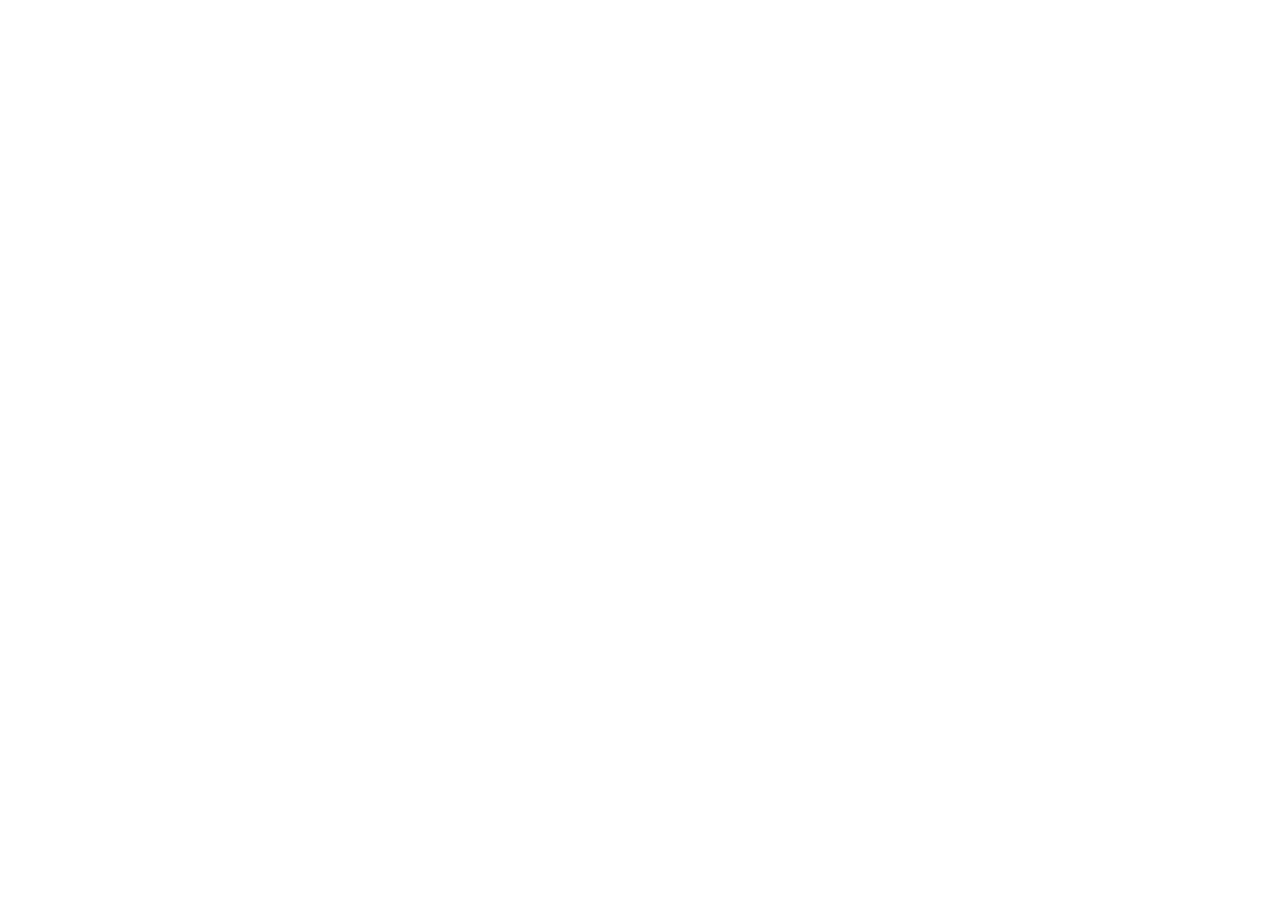
==== commit 110a1b0f: "重构作品集站点" ====
--- a/index.html
+++ b/index.html
@@ -1,720 +1,25 @@
-<!DOCTYPE html>
-<html lang="zh-CN">
-<head>
-<meta charset="UTF-8">
-<meta name="viewport" content="width=device-width, initial-scale=1.0">
-<title>Truth Comes from Within</title>
-<link rel="preconnect" href="https://fonts.googleapis.com">
-<link rel="preconnect" href="https://fonts.gstatic.com" crossorigin>
-<link href="https://fonts.googleapis.com/css2?family=Noto+Sans+SC:wght@400;700;900&display=swap" rel="stylesheet">
-<link href="https://fonts.googleapis.com/css2?family=Inter:wght@400;500;600&display=swap" rel="stylesheet">
-<link href="https://db.onlinewebfonts.com/c/8cb707a9b8a73f8a7403336b861c3074?family=BubbledotICG-FinePos" rel="stylesheet">
-<link rel="stylesheet" href="https://cdnjs.cloudflare.com/ajax/libs/font-awesome/6.5.2/css/all.min.css" integrity="sha512-SnH5WK+bZxgPHs44uWIX+LLJAJ9/2PkPKZ5QiAj6Ta86w+fsb2TkcmfRyVX3pBnMFcV7oQPJkl9QevSCWr3W6A==" crossorigin="anonymous" referrerpolicy="no-referrer">
-<link rel="stylesheet" href="lanyard-embed/style.css">
-<link rel="stylesheet" href="glass-embed/style.css">
-<link rel="stylesheet" href="home.css?v=20260909a">
-<style>
-  :root {
-    --steel-black: #0b0f14;
-    --steel-gray: #1c2733;
-    --fog-white: #e8edf2;
-    --ring-blue: #4da3ff;
-    --lead-gray: #8a97a5;
-    --mono: ui-monospace, "SF Mono", "Cascadia Mono", "Consolas", monospace;
-    --sans: "Noto Sans SC", "Microsoft YaHei", system-ui, sans-serif;
-  }
-  * { margin: 0; padding: 0; box-sizing: border-box; }
-  body {
-    background: var(--steel-black);
-    color: var(--fog-white);
-    font-family: var(--sans);
-    overflow-x: hidden;
-  }
-
-  /* 滚动轨道：纯滚动距离占位（背景舞台已固定），页面实际高度 = 首页 + 轨道
-     pointer-events none：不能遮挡底层 3D 工牌画布的拖拽交互 */
-  #track { height: 560vh; position: relative; pointer-events: none; }
-
-  /* 背景舞台：固定铺满视口（帧序列 + 3D 工牌 + 液态玻璃），始终在底层 */
-  #stage {
-    position: fixed;
-    inset: 0;
-    overflow: hidden;
-    background: var(--steel-black);
-    z-index: 0;
-  }
-  #stage canvas {
-    position: absolute;
-    inset: 0;
-    width: 100%;
-    height: 100%;
-    display: block;
-  }
-
-  /* 滚动提示：纯图形鼠标图标 */
-  .wheel-hint {
-    position: absolute;
-    left: 50%;
-    bottom: 6vh;
-    transform: translateX(-50%);
-    z-index: 4;
-    pointer-events: none;
-  }
-  .mouse {
-    width: 22px;
-    height: 36px;
-    border: 1.5px solid var(--lead-gray);
-    border-radius: 11px;
-    position: relative;
-  }
-  .mouse::after {
-    content: "";
-    position: absolute;
-    left: 50%;
-    top: 7px;
-    width: 3px;
-    height: 7px;
-    margin-left: -1.5px;
-    border-radius: 2px;
-    background: var(--ring-blue);
-    animation: wheelDrop 1.6s ease-in-out infinite;
-  }
-  @keyframes wheelDrop {
-    0% { transform: translateY(0); opacity: 1; }
-    70% { transform: translateY(10px); opacity: 0; }
-    100% { transform: translateY(0); opacity: 0; }
-  }
-
-  /* 滚动进度线（纯图形） */
-  #progress {
-    position: absolute;
-    right: 40px;
-    bottom: 32px;
-    z-index: 5;
-    width: 140px;
-    height: 2px;
-    background: rgba(138, 151, 165, 0.25);
-    pointer-events: none;
-  }
-  #progress i {
-    display: block;
-    height: 100%;
-    width: 0%;
-    background: var(--ring-blue);
-  }
-
-  /* 帧计数标签 */
-  #frameLabel {
-    position: absolute;
-    right: 40px;
-    bottom: 44px;
-    z-index: 5;
-    font-family: var(--mono);
-    font-size: 11px;
-    letter-spacing: 0.15em;
-    color: var(--lead-gray);
-    pointer-events: none;
-  }
-
-  /* 嵌入式 3D 工牌（React Bits Lanyard）
-     画布覆盖整个舞台，工牌可拖到屏幕任意位置；
-     第 20-24 帧落下入场，之后常驻屏幕，不再退场；
-     z-index 8 位于最上层（高于两块液态玻璃）；
-     画布保持 pointer-events:none，指针事件挂在 body 上，不遮挡下层玻璃交互 */
-  #lanyard-root {
-    position: absolute;
-    inset: 0;
-    z-index: 8;
-    will-change: transform;
-    transform: translateY(-110vh);
-    visibility: hidden;
-    pointer-events: none;
-  }
-  #lanyard-root .lanyard-wrapper { height: 100%; }
-  #lanyard-root canvas { touch-action: pan-y; }
-
-  /* 蓝紫色透明液态玻璃（16:9 长方形，图片玻璃 72vw ≈ 0.8 倍网页大小，视频玻璃 54vw）
-     #liquidGlass：第 70-84 帧居中显示；#liquidGlass2：第 30-44 帧，与原本同尺寸同结构同 UI；
-     #liquidGlass3：第 116-119 帧淡入并保持（末帧出现），内装"作品"文件夹视频播放器。
-     overflow:clip：裁剪内部 Drift Wall 溢出部分并随 glassMorph 圆角同步形变，
-     且完全禁止滚动（防止轮播聚焦时浏览器把玻璃内容滚偏） */
-  #liquidGlass,
-  #liquidGlass2,
-  #liquidGlass3 {
-    display: none;
-    position: absolute;
-    left: 50%;
-    top: 50%;
-    width: 72vw; /* 90vw × 0.8 等比缩小 */
-    overflow: hidden;
-    overflow: clip;
-    aspect-ratio: 16 / 9;
-    pointer-events: none;
-    background:
-      radial-gradient(120% 120% at 30% 22%, rgba(255, 255, 255, 0.4), rgba(255, 255, 255, 0) 42%),
-      radial-gradient(100% 100% at 68% 82%, rgba(168, 85, 247, 0.28), rgba(99, 91, 255, 0.14) 55%, rgba(120, 190, 255, 0.18) 100%);
-    backdrop-filter: blur(16px) saturate(150%) brightness(1.1);
-    -webkit-backdrop-filter: blur(16px) saturate(150%) brightness(1.1);
-    border: 1.5px solid rgba(255, 255, 255, 0.38);
-    box-shadow:
-      inset 0 0 46px rgba(255, 255, 255, 0.22),
-      inset -18px -24px 60px rgba(150, 110, 255, 0.28),
-      inset 14px 18px 46px rgba(120, 190, 255, 0.20),
-      0 24px 90px rgba(90, 80, 255, 0.18);
-    animation: glassMorph 9s ease-in-out infinite;
-    will-change: transform;
-  }
-  /* 原玻璃（70-84 帧，最后展示图片的一块）：透明度比默认稍高（渐变底色 alpha 略降） */
-  #liquidGlass {
-    z-index: 4;
-    background:
-      radial-gradient(120% 120% at 30% 22%, rgba(255, 255, 255, 0.28), rgba(255, 255, 255, 0) 42%),
-      radial-gradient(100% 100% at 68% 82%, rgba(168, 85, 247, 0.20), rgba(99, 91, 255, 0.10) 55%, rgba(120, 190, 255, 0.13) 100%);
-  }
-  /* 第二块玻璃（30-44 帧，展示单拎出来的 13 件精选）：
-     z-index 7 高于原玻璃；工牌（z 8）在其最上层，可隔着玻璃拖拽 */
-  #liquidGlass2 { z-index: 7; }
-  /* 第三块玻璃（116-119 帧，装"作品"视频）：z-index 9 置于顶层（高于工牌 z 8），防止工牌遮挡视频；
-     90vw × 0.6 = 54vw 等比缩小，并上移到背景手掌上方（掌心上方悬浮） */
-  #liquidGlass3 { z-index: 9; width: 54vw; top: 40%; }
-
-  #liquidGlass::after,
-  #liquidGlass2::after,
-  #liquidGlass3::after {
-    content: "";
-    position: absolute;
-    left: 6%;
-    top: 10%;
-    width: 26%;
-    height: 34%;
-    background: radial-gradient(closest-side, rgba(255, 255, 255, 0.5), rgba(255, 255, 255, 0));
-    border-radius: 50%;
-    filter: blur(3px);
-    transform: rotate(-16deg);
-  }
-  @keyframes glassMorph {
-    0%, 100% { border-radius: 4.5% 3.5% 4% 5% / 6% 4.5% 5.5% 4%; }
-    33% { border-radius: 3.5% 5% 4.5% 4% / 4.5% 5.5% 4% 6%; }
-    66% { border-radius: 5% 4% 3.5% 4.5% / 5.5% 4% 6% 4.5%; }
-  }
-
-  /* ---- 第三块玻璃内部：视频播放器（"作品"文件夹 校园部门招新.mp4） ---- */
-  #liquidGlass3 .video-shell {
-    position: absolute;
-    inset: 0;
-    background: rgba(4, 8, 16, 0.45);
-  }
-  #liquidGlass3 video {
-    position: absolute;
-    inset: 0;
-    width: 100%;
-    height: 100%;
-    object-fit: contain;
-    cursor: pointer;
-  }
-  /* 中央播放按钮（暂停时显示，玻璃质感） */
-  #liquidGlass3 .video-bigplay {
-    position: absolute;
-    left: 50%;
-    top: 50%;
-    transform: translate(-50%, -50%);
-    width: 92px;
-    height: 92px;
-    border-radius: 50%;
-    border: 1.5px solid rgba(255, 255, 255, 0.45);
-    background:
-      radial-gradient(120% 120% at 30% 22%, rgba(255, 255, 255, 0.35), rgba(255, 255, 255, 0) 50%),
-      linear-gradient(135deg, rgba(168, 85, 247, 0.22), rgba(99, 91, 255, 0.20) 55%, rgba(120, 190, 255, 0.22));
-    backdrop-filter: blur(10px) saturate(150%);
-    -webkit-backdrop-filter: blur(10px) saturate(150%);
-    color: #fff;
-    font-size: 28px;
-    display: grid;
-    place-items: center;
-    padding-left: 6px; /* 播放三角形视觉居中 */
-    cursor: pointer;
-    box-shadow:
-      inset 0 0 24px rgba(255, 255, 255, 0.25),
-      0 12px 44px rgba(90, 80, 255, 0.35);
-    transition: transform 0.25s ease, opacity 0.25s ease;
-  }
-  #liquidGlass3 .video-bigplay:hover { transform: translate(-50%, -50%) scale(1.08); }
-  #liquidGlass3.playing .video-bigplay { opacity: 0; pointer-events: none; }
-  /* 底部控制条：进度 + 全屏（播放中鼠标静止 2.4s 后隐藏） */
-  #liquidGlass3 .video-bar {
-    position: absolute;
-    left: 4%;
-    right: 4%;
-    bottom: 5%;
-    display: flex;
-    align-items: center;
-    gap: 16px;
-    transition: opacity 0.3s ease;
-  }
-  #liquidGlass3.playing.controls-hidden .video-bar { opacity: 0; pointer-events: none; }
-  #liquidGlass3 .video-progress {
-    flex: 1;
-    height: 5px;
-    border-radius: 3px;
-    background: rgba(255, 255, 255, 0.28);
-    position: relative;
-    overflow: hidden;
-    cursor: pointer;
-  }
-  #liquidGlass3 .video-progress i {
-    position: absolute;
-    left: 0;
-    top: 0;
-    bottom: 0;
-    width: 0%;
-    border-radius: 3px;
-    background: linear-gradient(90deg, var(--ring-blue), #a855f7);
-  }
-  #liquidGlass3 .video-fs {
-    flex: 0 0 auto;
-    width: 40px;
-    height: 40px;
-    border-radius: 12px;
-    border: 1.5px solid rgba(255, 255, 255, 0.4);
-    background:
-      radial-gradient(120% 120% at 30% 22%, rgba(255, 255, 255, 0.3), rgba(255, 255, 255, 0) 55%),
-      linear-gradient(135deg, rgba(168, 85, 247, 0.18), rgba(120, 190, 255, 0.18));
-    backdrop-filter: blur(10px) saturate(150%);
-    -webkit-backdrop-filter: blur(10px) saturate(150%);
-    color: #fff;
-    font-size: 15px;
-    display: grid;
-    place-items: center;
-    cursor: pointer;
-    transition: transform 0.2s ease;
-  }
-  #liquidGlass3 .video-fs:hover { transform: scale(1.1); }
-  /* 全屏播放：外壳铺满屏幕，去圆角与玻璃底色，纯黑影院背景 */
-  #liquidGlass3 .video-shell:fullscreen {
-    position: fixed;
-    inset: 0;
-    width: 100%;
-    height: 100%;
-    border-radius: 0;
-    background: #000;
-  }
-  #liquidGlass3 .video-shell:fullscreen .video-bar { bottom: 4%; }
-
-  /* 加载条（纯图形） */
-  #loader {
-    position: fixed;
-    inset: 0;
-    z-index: 50;
-    background: var(--steel-black);
-    display: flex;
-    align-items: center;
-    justify-content: center;
-    transition: opacity 0.6s ease;
-  }
-  #loader.done { opacity: 0; pointer-events: none; }
-  #loader .bar {
-    width: 220px;
-    height: 2px;
-    background: var(--steel-gray);
-    overflow: hidden;
-  }
-  #loader .bar i {
-    display: block;
-    height: 100%;
-    width: 0%;
-    background: var(--ring-blue);
-    transition: width 0.2s ease;
-  }
-
-  @media (max-width: 640px) {
-    #progress { right: 20px; bottom: 26px; width: 90px; }
-    #frameLabel { right: 20px; bottom: 38px; font-size: 9px; }
-  }
-</style>
-</head>
-<body>
-
-<div id="stage">
-  <canvas id="cv"></canvas>
-
-  <!-- 嵌入式 3D 工牌（React Bits Lanyard） -->
-  <div id="lanyard-root"></div>
-
-  <!-- 液态玻璃（第 70-84 帧）：React Bits DriftWall 不可交互背景 + Depth Carousel 作品展示 -->
-  <div id="liquidGlass">
-    <div id="glass-root"></div>
-  </div>
-
-  <!-- 第二块液态玻璃（第 30-44 帧）：与原本同尺寸、同结构、同 UI -->
-  <div id="liquidGlass2">
-    <div id="glass-root2"></div>
-  </div>
-
-  <!-- 第三块液态玻璃（第 116-119 帧淡入并保持）：装"作品"文件夹里的视频
-       点击视频播放/暂停，控制条可拖动进度、可全屏播放 -->
-  <div id="liquidGlass3">
-    <div class="video-shell" id="videoShell">
-      <video id="workVideo" src="assets/video/campus-recruiting.mp4" preload="metadata" playsinline aria-label="作品视频：校园部门招新"></video>
-      <button class="video-bigplay" id="videoBigPlay" aria-label="播放"><i class="fa-solid fa-play"></i></button>
-      <div class="video-bar" id="videoBar">
-        <div class="video-progress" id="videoProgress" aria-label="播放进度"><i></i></div>
-        <button class="video-fs" id="videoFs" aria-label="全屏播放"><i class="fa-solid fa-expand"></i></button>
-      </div>
-    </div>
-  </div>
-
-  <div class="wheel-hint"><div class="mouse"></div></div>
-  <div id="progress"><i id="progressFill"></i></div>
-  <div id="frameLabel">FRAME 001 / 119</div>
-</div>
-
-<!-- ==================== 首页 LANDING ====================
-     UI 编号索引（人机协作：改动对应编号的元素即可）
-     UI-01 黑色透明背景板    UI-02 顶栏        UI-03 Logo 按钮
-     UI-04 导航胶囊（帧跳转） UI-05 我的简历    UI-06 信任行
-     UI-07 主标题            UI-08 副标题
-     UI-10 数据统计          UI-11 移动端菜单
-     （UI-09 CTA 已删除）
-==================================================== -->
-<section class="landing" id="home">
-  <!-- UI-01 黑色透明背景板 -->
-  <div class="landing-panel" data-ui="01"></div>
-
-  <!-- UI-02 顶栏 Header -->
-  <header class="home-header" data-ui="02">
-    <!-- UI-03 Logo 圆形按钮 -->
-    <button class="home-logo" data-ui="03" aria-label="Home">
-      <img src="assets/logo.webp" alt="" width="52" height="52">
-    </button>
-    <!-- UI-04 导航胶囊（Game/Work/Video 点击滚动到第 33/73/119 帧）
-         Gooey Nav 动画（React Bits 官方组件移植，交互见 home.js）：
-         SVG goo 滤镜（模糊+alpha 提对比）让两颗深色胶囊在移动/悬停时像液体一样融合，
-         feTurbulence+feDisplacementMap 在切换瞬间产生果冻抖动，点击有粒子迸溅 -->
-    <nav class="nav-pill" data-ui="04">
-      <svg class="gooey-defs" aria-hidden="true" focusable="false">
-        <defs>
-          <filter id="gooeyNavGoo" x="-20%" y="-60%" width="140%" height="220%">
-            <feGaussianBlur in="SourceGraphic" stdDeviation="7" result="blur"/>
-            <feColorMatrix in="blur" mode="matrix" values="1 0 0 0 0  0 1 0 0 0  0 0 1 0 0  0 0 0 19 -9" result="goo"/>
-          </filter>
-          <filter id="gooeyNavWarp" x="-30%" y="-80%" width="160%" height="260%">
-            <feTurbulence type="fractalNoise" baseFrequency="0.02 0.05" numOctaves="1" seed="7" result="noise"/>
-            <feDisplacementMap id="gooeyNavWarpMap" in="SourceGraphic" in2="noise" scale="0" xChannelSelector="R" yChannelSelector="G"/>
-          </filter>
-        </defs>
-      </svg>
-      <div class="nav-gooey" aria-hidden="true">
-        <div class="nav-blob nav-blob-active"></div>
-        <div class="nav-blob nav-blob-hover"></div>
-      </div>
-      <canvas class="nav-particles" aria-hidden="true"></canvas>
-      <a href="#" class="active">Home</a>
-      <a href="#" data-frame="33">Game</a>
-      <a href="#" data-frame="73">Work</a>
-      <a href="#" data-frame="119">Video</a>
-    </nav>
-    <!-- UI-05 我的简历 -->
-    <button class="sign-in desktop" data-ui="05">我的简历</button>
-    <!-- UI-11 汉堡按钮（仅移动端显示） -->
-    <button class="burger" data-ui="11" aria-expanded="false" aria-controls="mobileMenu" aria-label="Menu">
-      <span></span><span></span><span></span>
-    </button>
-  </header>
-
-  <!-- Hero 区 -->
-  <div class="hero">
-    <!-- UI-06 信任行（胶囊待机动画：上下轻浮 + 微光呼吸，样式见 home.css） -->
-    <div class="trust anim" data-ui="06" style="--d: 0.05s">
-      <div class="trust-pill">大学生在线求捞</div>
-    </div>
-    <!-- UI-07 主标题（两行，点阵显示字体） -->
-    <h1 class="headline" data-ui="07">
-      <span>Truth Comes</span>
-      <span>from Within</span>
-    </h1>
-    <!-- UI-08 副标题 -->
-    <p class="subhead anim" data-ui="08" style="--d: 0.28s">Distance yields to movement; difficulty yields to action</p>
-  </div>
-
-  <!-- UI-10 数据统计 -->
-  <footer class="stats" data-ui="10">
-    <div class="stat anim" style="--d: 0.5s">
-      <div class="stat-icon">&lt;</div>
-      <div class="stat-value">4000</div>
-      <div class="stat-label">resume</div>
-    </div>
-    <div class="stat anim" style="--d: 0.58s">
-      <div class="stat-icon">%</div>
-      <div class="stat-value">33</div>
-      <div class="stat-label">class</div>
-    </div>
-    <div class="stat anim" style="--d: 0.66s">
-      <div class="stat-icon">*</div>
-      <div class="stat-value">5</div>
-      <div class="stat-label">group</div>
-    </div>
-    <div class="stat anim" style="--d: 0.74s">
-      <div class="stat-icon">#</div>
-      <div class="stat-value">13</div>
-      <div class="stat-label">activities</div>
-    </div>
-  </footer>
-
-  <!-- UI-11 移动端全屏菜单（≤720px） -->
-  <div class="mobile-menu" id="mobileMenu" hidden>
-    <div class="menu-sheet">
-      <a href="#" class="active" style="--d: 0.05s">Home</a>
-      <a href="#" data-frame="33" style="--d: 0.1s">Game</a>
-      <a href="#" data-frame="73" style="--d: 0.15s">Work</a>
-      <a href="#" data-frame="119" style="--d: 0.2s">Video</a>
-      <button class="sign-in" style="--d: 0.25s">我的简历</button>
-    </div>
-  </div>
-</section>
-<!-- ==================== /首页 LANDING ==================== -->
-
-<!-- 滚动轨道：滚过首页后开始播放帧序列 -->
-<div id="track"></div>
-
-<div id="loader"><div class="bar"><i id="loadBar"></i></div></div>
-
-<!-- 3D 工牌落位参数（须在 lanyard-embed/embed.js 之前设置）：
-     工牌卡片左缘贴近页面左侧 15px，垂直位置不变。
-     世界坐标换算：fov 默认 20、相机 z=18，z=0 平面半高 = 18·tan(10°)；
-     卡片世界宽 1.8（0.8 物理盒 × 2.25 缩放），按屏幕像素算出中心落点，
-     指针射线与视觉天然一致，拖拽不受影响 -->
-<script>
-(function () {
-  var HALF_H = 18 * Math.tan(10 * Math.PI / 180);
-  var HALF_W = HALF_H * innerWidth / innerHeight;
-  var CARD_HALF_W = 0.9;  // 卡片世界半宽
-  var LEFT_GAP = 15;      // 卡片左缘距页面左边缘 15px
-  var cardHalfPx = CARD_HALF_W / (2 * HALF_H) * innerHeight;
-  var cx = LEFT_GAP + cardHalfPx;
-  window.LANYARD_EMBED_CONFIG = {
-    anchor: [(cx / innerWidth * 2 - 1) * HALF_W, 4, 0]
-  };
-})();
-</script>
-
-<!-- 3D 工牌（React Bits Lanyard 官方组件构建产物，资产已内联） -->
-<script src="lanyard-embed/embed.js"></script>
-
-<!-- 液态玻璃内部体验（React Bits DriftWall + DepthCarousel 官方组件构建产物，作品图已内联） -->
-<script src="glass-embed/embed.js"></script>
-
-<script>
-(function () {
-  const TOTAL = 119;
-  const cv = document.getElementById("cv");
-  const ctx = cv.getContext("2d");
-  const stage = document.getElementById("stage");
-  const track = document.getElementById("track");
-  const progressFill = document.getElementById("progressFill");
-  const frameLabel = document.getElementById("frameLabel");
-  const lanyardRoot = document.getElementById("lanyard-root");
-  const glassEl = document.getElementById("liquidGlass");
-  const glass2El = document.getElementById("liquidGlass2");
-  const glass3El = document.getElementById("liquidGlass3");
-  const workVideo = document.getElementById("workVideo");
-  const videoShell = document.getElementById("videoShell");
-  const videoBigPlay = document.getElementById("videoBigPlay");
-  const videoFs = document.getElementById("videoFs");
-  const videoProgress = document.getElementById("videoProgress");
-
-  const frames = new Array(TOTAL + 1);
-  let loaded = 0;
-
-  // 预加载全部帧
-  for (let i = 1; i <= TOTAL; i++) {
-    const img = new Image();
-    img.onload = () => {
-      loaded++;
-      document.getElementById("loadBar").style.width =
-        Math.round((loaded / TOTAL) * 100) + "%";
-      if (loaded === TOTAL) {
-        document.getElementById("loader").classList.add("done");
-      }
-    };
-    img.src = "frames-bg/" + String(i).padStart(3, "0") + ".webp";
-    frames[i] = img;
-  }
-
-  function resize() {
-    const dpr = Math.min(window.devicePixelRatio || 1, 2);
-    cv.width = stage.clientWidth * dpr;
-    cv.height = stage.clientHeight * dpr;
-    draw(current);
-  }
-
-  // cover 模式绘制，保证任意窗口比例下不变形、不留边
-  function draw(n) {
-    const img = frames[n];
-    if (!img || !img.complete || !img.naturalWidth) return;
-    const cw = cv.width, ch = cv.height;
-    const scale = Math.max(cw / img.naturalWidth, ch / img.naturalHeight);
-    const w = img.naturalWidth * scale, h = img.naturalHeight * scale;
-    ctx.clearRect(0, 0, cw, ch);
-    ctx.drawImage(img, (cw - w) / 2, (ch - h) / 2, w, h);
-  }
-
-  // 平滑插值：滚轮滚动时画面像播放一样顺滑
-  let current = 1;
-  const lerp = (a, b, t) => a + (b - a) * t;
-
-  function progress() {
-    /* 背景播放不受首页约束：从页面顶部即开始跟随滚动 */
-    const max = track.offsetHeight - window.innerHeight;
-    return max > 0 ? Math.min(Math.max(window.scrollY / max, 0), 1) : 0;
-  }
-
-  let lastFrame = -1;
-
-  // ---- 帧驱动的工牌入场（滚动可逆擦洗） ----
-  // 第 20-23 帧落下（带一点弹性过冲），第 24 帧起常驻悬挂，不再退场
-  const easeOutBack = t => { const c1 = 1.70158, c3 = c1 + 1; return 1 + c3 * Math.pow(t - 1, 3) + c1 * Math.pow(t - 1, 2); };
-  const easeOutCubic = t => 1 - Math.pow(1 - t, 3);
-
-  function updateBadge(f) {
-    if (f < 20) {
-      lanyardRoot.style.visibility = "hidden";
-      lanyardRoot.style.transform = "translateY(-110vh)";
-      return;
-    }
-    lanyardRoot.style.visibility = "visible";
-    const y = f < 24
-      ? -110 * (1 - easeOutBack((f - 20) / 4))          // 落下
-      : 0;                                              // 常驻悬挂
-    lanyardRoot.style.transform = "translateY(" + y.toFixed(2) + "vh)";
-  }
-
-  // ---- 蓝紫色液态玻璃：出现 → 保持 → 消失（每块 14 帧窗口，滚动可逆擦洗） ----
-  // #liquidGlass 第 70 帧出现、#liquidGlass2 第 30 帧出现，包络一致：
-  // 0-3 帧淡入放大，3-11 帧保持，11-14 帧淡出缩小，窗口外隐藏。
-  // sticky = true 时不淡出（#liquidGlass3 末帧玻璃：淡入后一直保持到滚动结束，
-  // 回滚时同一条包络倒放自然淡出）。可见期间开启 pointer-events：
-  // 玻璃内 GlowCursor 光迹 / 轮播 / 点击放大 / 视频播放需要接收鼠标
-  function updateGlass(el, start, f, sticky) {
-    const local = f - start;
-    if (local < 0 || (!sticky && local >= 14)) {
-      if (el.style.display !== "none") {
-        el.style.display = "none";
-        el.style.pointerEvents = "none";
-      }
-      return;
-    }
-    let o, s;
-    if (local < 3) {
-      const t = local / 3;
-      o = t;
-      s = 0.6 + 0.4 * easeOutCubic(t);
-    } else if (sticky || local < 11) {
-      o = 1; s = 1;
-    } else {
-      const t = (local - 11) / 3;
-      o = 1 - t;
-      s = 1 - 0.3 * t * t;
-    }
-    el.style.display = "block";
-    el.style.pointerEvents = "auto";
-    el.style.opacity = o.toFixed(3);
-    // 倾斜/悬停变量由 React Bits TiltedCard 交互（glass-embed GlassTilt）写入
-    el.style.transform =
-      "translate(-50%,-50%) perspective(1200px) rotateX(var(--glass-rx,0deg)) rotateY(var(--glass-ry,0deg)) " +
-      "scale(calc(" + s.toFixed(3) + " * var(--glass-hover,1)))";
-  }
-
-  // ---- 第三块玻璃内的视频播放器（点击播放/暂停，可全屏） ----
-  let hideTimer = null;
-
-  // 播放中鼠标静止 2.4s 隐藏控制条；暂停/结束时立即显示
-  function scheduleBarHide() {
-    clearTimeout(hideTimer);
-    glass3El.classList.remove("controls-hidden");
-    if (!workVideo.paused) {
-      hideTimer = setTimeout(() => glass3El.classList.add("controls-hidden"), 2400);
-    }
-  }
-  // 同步播放状态 UI：.playing 类隐藏中央播放按钮（暂停/播完时恢复显示）
-  function syncVideoUI() {
-    glass3El.classList.toggle("playing", !workVideo.paused && !workVideo.ended);
-    scheduleBarHide();
-  }
-  function togglePlay() {
-    if (workVideo.paused) workVideo.play();
-    else workVideo.pause();
-  }
-
-  workVideo.addEventListener("click", togglePlay);
-  // 中央播放按钮：仅开始播放（不自动全屏，避免全屏请求失败导致播放中断）
-  videoBigPlay.addEventListener("click", () => {
-    if (workVideo.paused) workVideo.play();
-  });
-  workVideo.addEventListener("play", syncVideoUI);
-  workVideo.addEventListener("pause", syncVideoUI);
-  workVideo.addEventListener("ended", syncVideoUI);
-  workVideo.addEventListener("timeupdate", () => {
-    if (workVideo.duration) {
-      videoProgress.querySelector("i").style.width =
-        (workVideo.currentTime / workVideo.duration * 100).toFixed(2) + "%";
-    }
-  });
-  // 进度条点击跳转
-  videoProgress.addEventListener("click", (e) => {
-    if (!workVideo.duration) return;
-    const r = videoProgress.getBoundingClientRect();
-    const ratio = Math.min(Math.max((e.clientX - r.left) / r.width, 0), 1);
-    workVideo.currentTime = ratio * workVideo.duration;
-  });
-  // 播放中移动鼠标重新呼出控制条
-  videoShell.addEventListener("mousemove", scheduleBarHide);
-
-  // 全屏播放（对视频外壳全屏，保留自定义控制条；请求失败时降级为仅播放）
-  videoFs.addEventListener("click", () => {
-    if (document.fullscreenElement) {
-      document.exitFullscreen().catch(() => {});
-    } else if (videoShell.requestFullscreen) {
-      videoShell.requestFullscreen().catch(() => {});
-    } else if (workVideo.webkitEnterFullscreen) {
-      workVideo.webkitEnterFullscreen();
-    }
-  });
-  document.addEventListener("fullscreenchange", () => {
-    const fs = !!document.fullscreenElement;
-    videoFs.querySelector("i").className = fs ? "fa-solid fa-compress" : "fa-solid fa-expand";
-  });
-
-  function tick() {
-    const p = progress();
-    const target = 1 + p * (TOTAL - 1);
-    current = lerp(current, target, 0.18);
-    if (Math.abs(current - target) < 0.01) current = target;
-    draw(Math.round(current));
-    progressFill.style.width = (p * 100).toFixed(1) + "%";
-    updateBadge(current);
-    updateGlass(glassEl, 70, current);
-    updateGlass(glass2El, 30, current);
-    updateGlass(glass3El, 116, current, true);
-    // 玻璃随滚动隐藏时暂停视频并退出全屏
-    if (glass3El.style.display === "none" && (!workVideo.paused || document.fullscreenElement)) {
-      workVideo.pause();
-      if (document.fullscreenElement) document.exitFullscreen();
-    }
-    const f = Math.round(current);
-    if (f !== lastFrame) {
-      lastFrame = f;
-      frameLabel.textContent = "FRAME " + String(f).padStart(3, "0") + " / " + TOTAL;
-    }
-    requestAnimationFrame(tick);
-  }
-
-  window.addEventListener("resize", resize);
-  resize();
-    requestAnimationFrame(tick);
-  })();
-
-  /* 首页交互脚本（UI-09 / UI-10 / UI-11） */
-</script>
-<script src="home.js?v=20260909b"></script>
-</body>
-</html>
+<!doctype html>
+<html lang="zh-CN">
+  <head>
+    <meta charset="UTF-8" />
+    <link rel="icon" type="image/svg+xml" href="data:image/svg+xml,%3Csvg xmlns='http://www.w3.org/2000/svg' viewBox='0 0 64 64'%3E%3Cdefs%3E%3ClinearGradient id='g' x1='0' y1='0' x2='1' y2='1'%3E%3Cstop offset='0' stop-color='%234f7cff'/%3E%3Cstop offset='.5' stop-color='%2322d3ee'/%3E%3Cstop offset='1' stop-color='%23a855f7'/%3E%3C/linearGradient%3E%3C/defs%3E%3Crect width='64' height='64' rx='16' fill='url(%23g)'/%3E%3Ctext x='32' y='44' font-size='34' text-anchor='middle' fill='white' font-family='PingFang SC,Microsoft YaHei,sans-serif' font-weight='700'%3E%E6%AD%A3%3C/text%3E%3C/svg%3E" />
+    <meta name="viewport" content="width=device-width, initial-scale=1.0" />
+    <meta name="description" content="林正龙 · 雇主品牌策划与运营候选人作品集 — 内容创意 × 活动策划 × AI-Native" />
+    <title>林正龙 · 雇主品牌作品集</title>
+    <script type="module" crossorigin src="/portfolio/assets/index-D3oY_rDM.js"></script>
+    <link rel="stylesheet" crossorigin href="/portfolio/assets/index-CLbJKwuw.css">
+  </head>
+  <body>
+        <script>
+  window.__e = [];
+  window.addEventListener('error', function (e) {
+    window.__e.push(e.message + ' @ ' + (e.filename || '').split('/').pop() + ':' + e.lineno);
+  });
+  window.addEventListener('unhandledrejection', function (e) {
+    window.__e.push('rej: ' + (e.reason && e.reason.message || e.reason));
+  });
+</script>
+    <div id="root"></div>+
+  </body>
+</html>
